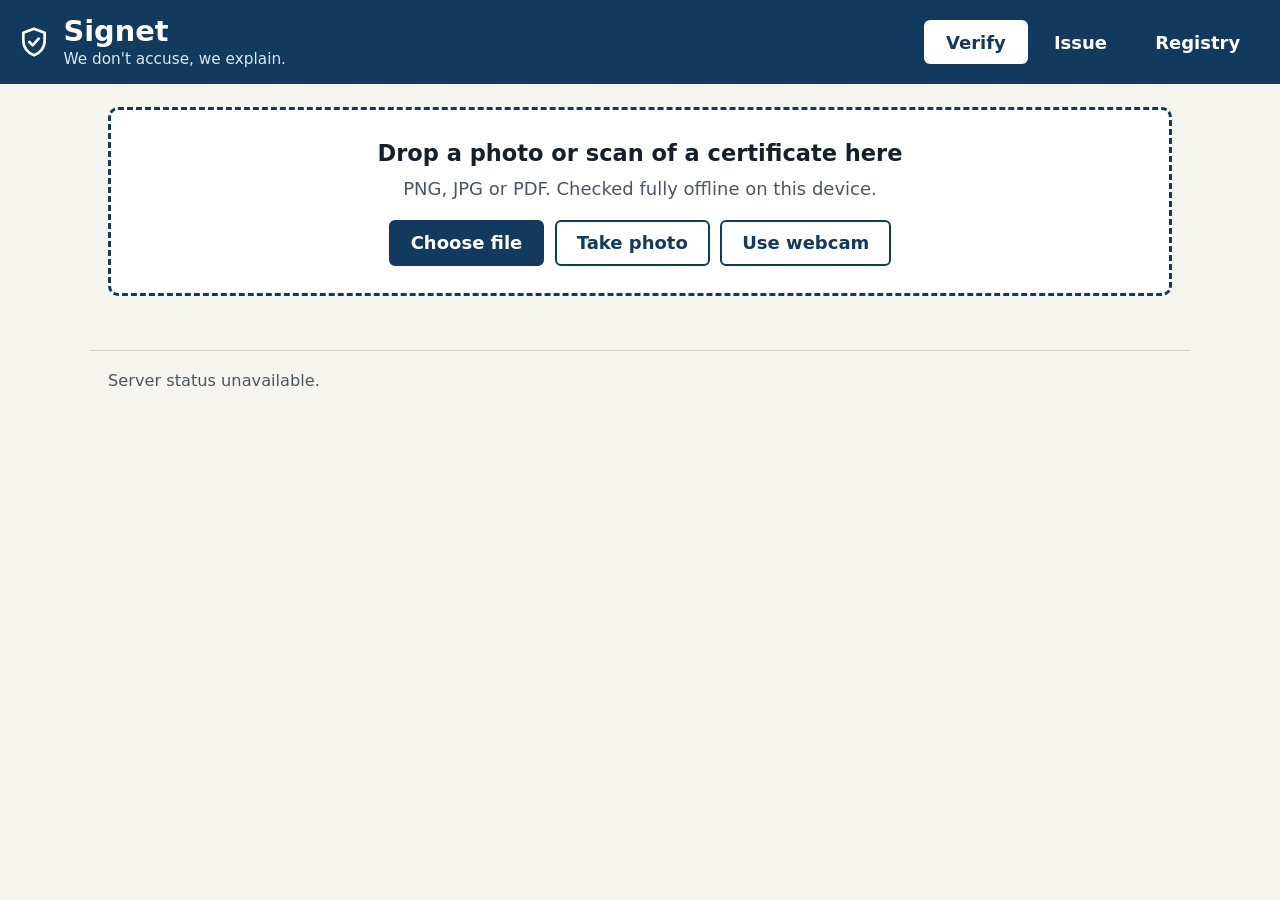
==== web/index.html @ b3117f41 "Phase 1: core modules, web UI, run scripts; pipeline + API drafted Co-Authored-By: Claude Opus 5.5 <" ====
<!doctype html>
<html lang="en">
<head>
<meta charset="utf-8">
<meta name="viewport" content="width=device-width, initial-scale=1">
<title>Signet</title>
<link rel="stylesheet" href="styles.css">
</head>
<body>
<header class="top">
  <div class="brand">
    <svg viewBox="0 0 24 24" width="32" height="32" aria-hidden="true"><path d="M12 2 4 5v6c0 5 3.4 9.4 8 11 4.6-1.6 8-6 8-11V5z" fill="none" stroke="currentColor" stroke-width="2" stroke-linejoin="round"/><path d="m8.5 12 2.5 2.5 4.5-5" fill="none" stroke="currentColor" stroke-width="2" stroke-linecap="round" stroke-linejoin="round"/></svg>
    <div><h1>Signet</h1><p class="tag">We don't accuse, we explain.</p></div>
  </div>
  <div role="tablist" aria-label="Sections" class="tabs">
    <button role="tab" id="tab-verify" aria-controls="verify" aria-selected="true">Verify</button>
    <button role="tab" id="tab-issue" aria-controls="issue" aria-selected="false" tabindex="-1">Issue</button>
    <button role="tab" id="tab-registry" aria-controls="registry" aria-selected="false" tabindex="-1">Registry</button>
  </div>
</header>

<main>
  <section id="verify" role="tabpanel" aria-labelledby="tab-verify">
    <div id="drop" class="drop" tabindex="0" aria-label="Drop a certificate photo or scan here">
      <p class="drop-title">Drop a photo or scan of a certificate here</p>
      <p class="muted">PNG, JPG or PDF. Checked fully offline on this device.</p>
      <div class="row">
        <button type="button" class="btn primary" id="choose">Choose file</button>
        <button type="button" class="btn" id="camera">Take photo</button>
        <button type="button" class="btn" id="webcam" hidden>Use webcam</button>
        <button type="button" class="btn" id="sample" hidden>Load sample report</button>
      </div>
      <input type="file" id="file-in" accept="image/*,application/pdf" hidden>
      <input type="file" id="cam-in" accept="image/*,application/pdf" capture="environment" hidden>
    </div>
    <div id="cam-box" class="cam-box" hidden>
      <video id="cam-video" autoplay playsinline muted></video>
      <div class="row">
        <button type="button" class="btn primary" id="cam-snap">Capture and verify</button>
        <button type="button" class="btn" id="cam-stop">Cancel</button>
      </div>
    </div>
    <div id="v-status" role="status" aria-live="polite"></div>
    <div id="report"></div>
  </section>

  <section id="issue" role="tabpanel" aria-labelledby="tab-issue" hidden>
    <h2 id="issue-title">Issue a certificate</h2>
    <p class="muted" id="issue-sub">Sample values are fictional.</p>
    <form id="issue-form" class="form">
      <label>Name <input name="name" maxlength="60" required></label>
      <label>Student ID <input name="student_id" maxlength="20" required></label>
      <label>Program <input name="program" maxlength="60" required></label>
      <label>Award <input name="award" maxlength="40" required></label>
      <label>Grade <input name="grade" maxlength="8" required></label>
      <label>Date issued <input name="date_issued" type="date" required></label>
      <div class="row">
        <button type="submit" class="btn primary" id="issue-btn">Issue certificate</button>
        <button type="button" class="btn" id="issue-reset" hidden>Cancel reissue</button>
      </div>
    </form>
    <div id="i-status" role="status" aria-live="polite"></div>
    <div id="i-result"></div>
  </section>

  <section id="registry" role="tabpanel" aria-labelledby="tab-registry" hidden>
    <div class="row spread"><h2>Registry</h2><button type="button" class="btn" id="reg-refresh">Refresh</button></div>
    <div id="r-status" role="status" aria-live="polite"></div>
    <div id="r-list"></div>
  </section>
</main>

<footer class="foot"><span id="health">Checking status…</span></footer>
<script src="app.js"></script>
</body>
</html>
---- web/styles.css ----
:root{
  --bg:#f6f4ee; --card:#fff; --ink:#16202c; --muted:#4b5563; --line:#d4d0c4; --accent:#12395e;
  --green:#0b6b3a; --green-bg:#e3f4ea; --teal:#0b5f68; --teal-bg:#e0f2f3;
  --red:#a4161a; --red-bg:#fbe6e6; --amber:#8a4b00; --amber-bg:#fff0d0;
  --purple:#5b2a86; --purple-bg:#efe6f7; --slate:#3d4a5a; --slate-bg:#e8ebef;
}
*{box-sizing:border-box}
html{font-size:18px}
body{margin:0;background:var(--bg);color:var(--ink);font-family:system-ui,-apple-system,"Segoe UI",Roboto,sans-serif;line-height:1.5;overflow-wrap:anywhere}
h1,h2,h3{margin:0;line-height:1.2}
h2{font-size:1.5rem}
h3{font-size:1.15rem;margin:1.5rem 0 .5rem}
.muted{color:var(--muted);margin:.25rem 0}
:focus-visible{outline:3px solid #1a5fb4;outline-offset:2px}

.top{background:var(--accent);color:#fff;padding:.75rem 1rem;display:flex;flex-wrap:wrap;gap:.75rem 2rem;align-items:center;justify-content:space-between}
.brand{display:flex;gap:.75rem;align-items:center}
.brand h1{font-size:1.6rem}
.tag{margin:0;font-size:.85rem;color:#dbe7f3}
.tabs{display:flex;gap:.25rem;max-width:100%}
.tabs button{min-height:44px;padding:0 1.1rem;font:inherit;font-weight:600;color:#fff;background:transparent;border:2px solid transparent;border-radius:6px;cursor:pointer}
.tabs button[aria-selected=true]{background:#fff;color:var(--accent)}
.tabs button:focus-visible{outline-color:#fff}

main{max-width:1100px;margin:0 auto;padding:1.25rem 1rem 2rem}
[hidden]{display:none!important}
.row{display:flex;flex-wrap:wrap;gap:.6rem;align-items:center}
.spread{justify-content:space-between}

.btn{min-height:44px;padding:.4rem 1.1rem;font:inherit;font-weight:600;color:var(--accent);background:#fff;border:2px solid var(--accent);border-radius:6px;cursor:pointer}
.btn.primary{background:var(--accent);color:#fff}
.btn.danger{color:var(--red);border-color:var(--red)}
.btn:disabled{opacity:.55;cursor:wait}
a.btn{display:inline-flex;align-items:center;text-decoration:none}

.drop{background:var(--card);border:3px dashed var(--accent);border-radius:10px;padding:1.5rem 1rem;text-align:center}
.drop .row{justify-content:center;margin-top:1rem}
.drop.over{background:#e6eef7;border-style:solid}
.drop-title{font-size:1.25rem;font-weight:600;margin:0}
.cam-box{margin-top:1rem}
.cam-box video{width:100%;max-height:60vh;background:#000;border-radius:8px;margin-bottom:.6rem}
[role=status]{margin:1rem 0 0}
.busy,.err{padding:.8rem 1rem;border-radius:6px;font-weight:600}
.busy{background:var(--slate-bg);color:var(--slate)}
.err{background:var(--red-bg);color:var(--red);border:2px solid var(--red)}
.busy::before{content:"";display:inline-block;width:1em;height:1em;margin-right:.6em;vertical-align:-.15em;border:3px solid currentColor;border-right-color:transparent;border-radius:50%;animation:spin .8s linear infinite}
@keyframes spin{to{transform:rotate(360deg)}}
@media (prefers-reduced-motion:reduce){.busy::before{animation:none}}

/* report */
.banner{display:flex;gap:1rem;align-items:flex-start;margin-top:1.25rem;padding:1.25rem;border-radius:10px;border:3px solid var(--c);background:var(--bg-c);color:var(--c)}
.banner svg{flex:none;width:56px;height:56px}
.banner .vl{font-size:1rem;font-weight:700;letter-spacing:.06em;text-transform:uppercase}
.banner .hl{font-size:1.75rem;font-weight:700;line-height:1.25;margin:.2rem 0 0;color:var(--ink)}
.v-AUTHENTIC{--c:var(--green);--bg-c:var(--green-bg)}
.v-AUTHENTIC_WITH_NOTES{--c:var(--teal);--bg-c:var(--teal-bg)}
.v-MISMATCH,.v-INVALID_SEAL{--c:var(--red);--bg-c:var(--red-bg)}
.v-INCONCLUSIVE{--c:var(--amber);--bg-c:var(--amber-bg)}
.v-REVOKED{--c:var(--purple);--bg-c:var(--purple-bg)}
.v-NO_SEAL{--c:var(--slate);--bg-c:var(--slate-bg)}
.meta{display:flex;flex-wrap:wrap;gap:.25rem 1.5rem;margin:1rem 0 0;padding:0;list-style:none;font-size:.9rem;color:var(--muted)}
.meta b{color:var(--ink)}
.notes{font-size:.9rem;color:var(--muted);margin:.5rem 0 0;padding-left:1.2rem}

table{width:100%;border-collapse:collapse;background:var(--card);border:1px solid var(--line)}
th,td{text-align:left;padding:.6rem .75rem;border-bottom:1px solid var(--line);vertical-align:top}
th{background:#ece9df;font-size:.9rem}
.chip{display:inline-block;padding:.1rem .6rem;border-radius:999px;font-size:.8rem;font-weight:700;border:2px solid var(--c);color:var(--c);background:var(--bg-c);white-space:nowrap}
.s-MATCH,.s-active{--c:var(--green);--bg-c:var(--green-bg)}
.s-info{--c:var(--slate);--bg-c:var(--slate-bg)}
.s-MISMATCH,.s-critical{--c:var(--red);--bg-c:var(--red-bg)}
.s-UNREADABLE,.s-warning{--c:var(--amber);--bg-c:var(--amber-bg)}
.s-revoked{--c:var(--purple);--bg-c:var(--purple-bg)}
.s-superseded,.s-unknown{--c:var(--slate);--bg-c:var(--slate-bg)}

.layers{display:flex;flex-wrap:wrap;gap:.5rem;margin-bottom:.6rem}
.layers button{min-height:44px;padding:0 1rem;font:inherit;font-weight:600;background:#fff;color:var(--accent);border:2px solid var(--accent);border-radius:6px;cursor:pointer}
.layers button[aria-pressed=true]{background:var(--accent);color:#fff}
.layers button:disabled{opacity:.45;cursor:not-allowed}
.stage{position:relative;width:100%;background:#d9d6ca;border:1px solid var(--line);overflow:hidden}
.stage img{position:absolute;inset:0;width:100%;height:100%;object-fit:fill}
.stage .ph{position:absolute;inset:0;display:flex;align-items:center;justify-content:center;text-align:center;padding:1rem;color:var(--muted);font-weight:600}
.box{position:absolute;margin:0;padding:0;background:rgba(164,22,26,.08);border:3px solid var(--c);cursor:pointer;min-width:12px;min-height:12px}
.box.s-info{border-style:dashed}
.box.on{background:rgba(255,200,0,.35);outline:4px solid #000;outline-offset:2px;z-index:2}
.box.s-info,.box.s-critical,.box.s-warning{--c:var(--c)}
.box.s-info{--c:#3d4a5a}.box.s-warning{--c:#b35f00}.box.s-critical{--c:#c00}

.findings{list-style:none;margin:0;padding:0;display:grid;gap:.5rem}
.finding{display:block;width:100%;text-align:left;font:inherit;color:inherit;background:var(--card);border:2px solid var(--line);border-radius:6px;padding:.6rem .8rem;min-height:44px;cursor:pointer}
.finding.on{border-color:#000;background:#fff6d6}
.finding .h{display:flex;flex-wrap:wrap;gap:.4rem .75rem;align-items:center;font-weight:700}
.finding p{margin:.25rem 0 0}
details{margin-top:1rem}
summary{cursor:pointer;font-weight:700;min-height:44px;display:flex;align-items:center}
details .findings{margin-top:.5rem}
.disclaimer{margin-top:2rem;padding-top:1rem;border-top:2px solid var(--line);font-weight:600;text-align:center}

/* forms / registry */
.form{display:grid;gap:1rem;max-width:560px;margin-top:1rem}
.form label{display:grid;gap:.25rem;font-weight:600}
.form input{min-height:44px;font:inherit;padding:.3rem .6rem;border:2px solid #6b7280;border-radius:6px;background:#fff;color:var(--ink)}
.issued{display:grid;gap:1rem;margin-top:1.5rem}
.issued img{width:100%;max-width:800px;border:1px solid var(--line);background:#fff}
.entry{background:var(--card);border:1px solid var(--line);border-radius:8px;padding:.8rem 1rem;margin-top:.75rem;display:grid;gap:.5rem}
.entry .t{font-weight:700;font-size:1.1rem}
.entry .d{font-size:.9rem;color:var(--muted)}
.entry a{color:var(--accent);font-weight:600;min-height:44px;display:inline-flex;align-items:center}
.foot{max-width:1100px;margin:0 auto;padding:1rem;font-size:.9rem;color:var(--muted);border-top:1px solid var(--line)}

@media (max-width:640px){
  html{font-size:16px}
  .banner{flex-direction:column;gap:.5rem}
  .banner .hl{font-size:1.5rem}
  table.stack thead{position:absolute;left:-9999px}
  table.stack,table.stack tbody,table.stack tr,table.stack td{display:block;width:100%}
  table.stack tr{padding:.5rem .25rem;border-bottom:3px solid var(--line)}
  table.stack td{border:0;padding:.2rem .5rem}
  table.stack td::before{content:attr(data-label) ": ";font-weight:700;color:var(--muted)}
  .tabs{width:100%}
  .tabs button{flex:1;padding:0 .5rem}
}
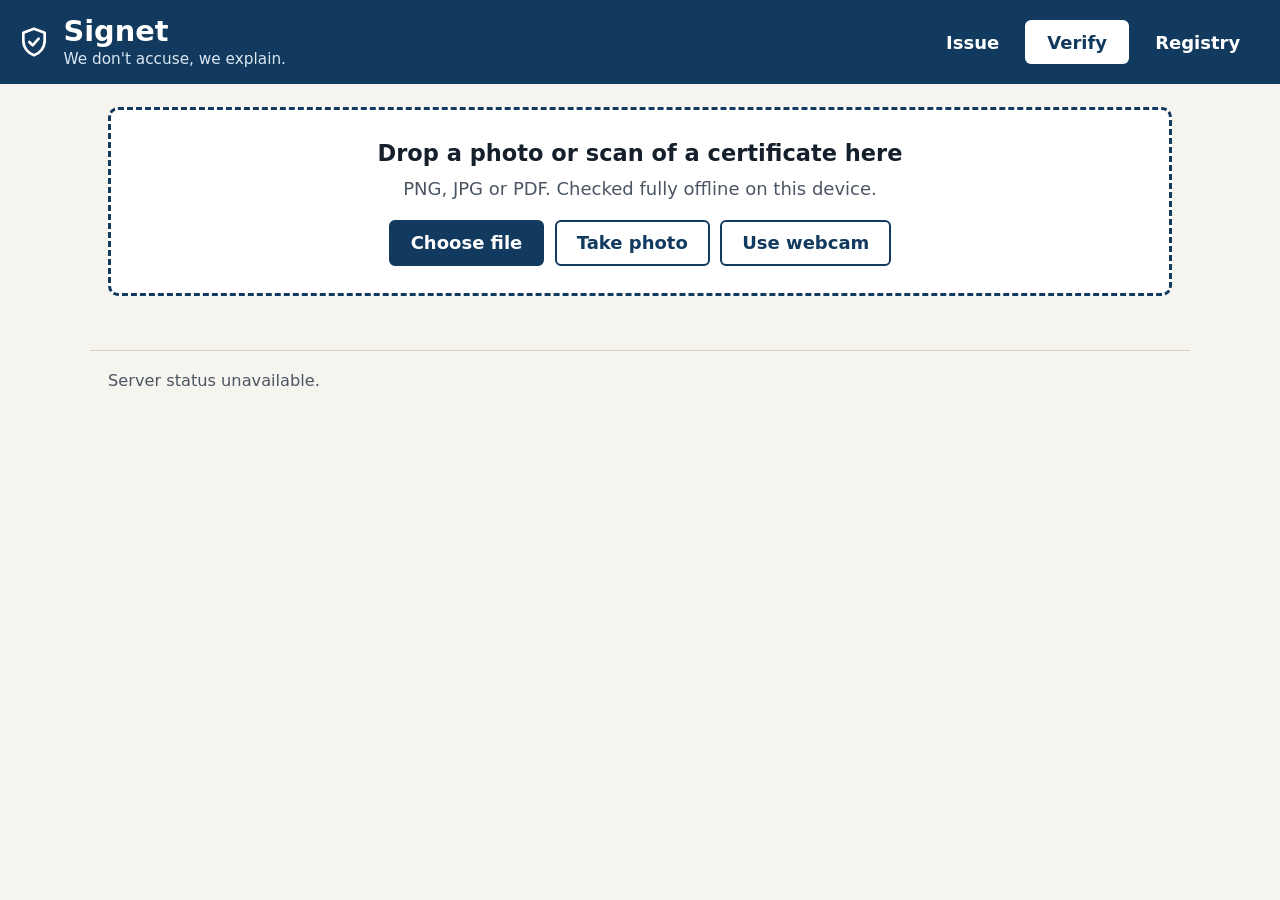
==== commit 0c0a8b85: "Phase 3: fixes from independent QA (damage never MISMATCH, issue read-back, bad uploads, QR retry), " ====
--- a/web/index.html
+++ b/web/index.html
@@ -5,6 +5,7 @@
 <meta name="viewport" content="width=device-width, initial-scale=1">
 <title>Signet</title>
 <link rel="stylesheet" href="styles.css">
+<link rel="icon" href="data:image/svg+xml,%3Csvg xmlns='http://www.w3.org/2000/svg' viewBox='0 0 24 24'%3E%3Cpath fill='%2314365c' d='M12 2 4 5v6c0 5 3.4 9.4 8 11 4.6-1.6 8-6 8-11V5z'/%3E%3C/svg%3E">
 </head>
 <body>
 <header class="top">
@@ -13,8 +14,8 @@
     <div><h1>Signet</h1><p class="tag">We don't accuse, we explain.</p></div>
   </div>
   <div role="tablist" aria-label="Sections" class="tabs">
+    <button role="tab" id="tab-issue" aria-controls="issue" aria-selected="false" tabindex="-1">Issue</button>
     <button role="tab" id="tab-verify" aria-controls="verify" aria-selected="true">Verify</button>
-    <button role="tab" id="tab-issue" aria-controls="issue" aria-selected="false" tabindex="-1">Issue</button>
     <button role="tab" id="tab-registry" aria-controls="registry" aria-selected="false" tabindex="-1">Registry</button>
   </div>
 </header>
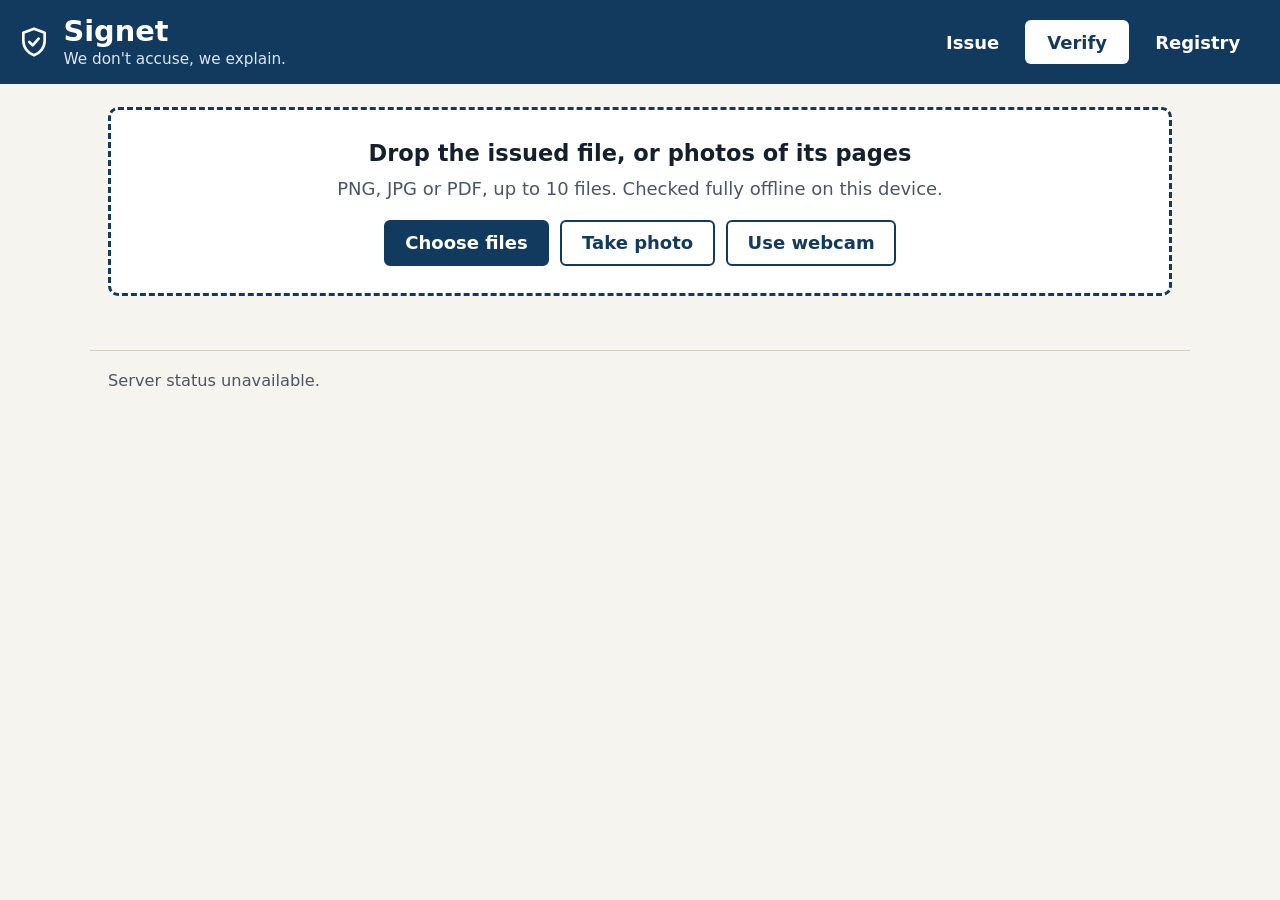
==== commit b428c8ac: "v2 Phase 1 (WIP): SG2 seal, registry, convert/stamp/align, lines, pipeline, API, web UI Not done: cl" ====
--- a/web/index.html
+++ b/web/index.html
@@ -22,56 +22,66 @@
 
 <main>
   <section id="verify" role="tabpanel" aria-labelledby="tab-verify">
-    <div id="drop" class="drop" tabindex="0" aria-label="Drop a certificate photo or scan here">
-      <p class="drop-title">Drop a photo or scan of a certificate here</p>
-      <p class="muted">PNG, JPG or PDF. Checked fully offline on this device.</p>
+    <div id="drop" class="drop" tabindex="0" aria-label="Drop pages of an issued document here">
+      <p class="drop-title">Drop the issued file, or photos of its pages</p>
+      <p class="muted">PNG, JPG or PDF, up to 10 files. Checked fully offline on this device.</p>
       <div class="row">
-        <button type="button" class="btn primary" id="choose">Choose file</button>
+        <button type="button" class="btn primary" id="choose">Choose files</button>
         <button type="button" class="btn" id="camera">Take photo</button>
         <button type="button" class="btn" id="webcam" hidden>Use webcam</button>
         <button type="button" class="btn" id="sample" hidden>Load sample report</button>
       </div>
-      <input type="file" id="file-in" accept="image/*,application/pdf" hidden>
-      <input type="file" id="cam-in" accept="image/*,application/pdf" capture="environment" hidden>
+      <input type="file" id="file-in" accept="image/*,application/pdf" multiple hidden>
+      <input type="file" id="cam-in" accept="image/*" capture="environment" hidden>
     </div>
     <div id="cam-box" class="cam-box" hidden>
       <video id="cam-video" autoplay playsinline muted></video>
       <div class="row">
-        <button type="button" class="btn primary" id="cam-snap">Capture and verify</button>
+        <button type="button" class="btn primary" id="cam-snap">Capture page</button>
         <button type="button" class="btn" id="cam-stop">Cancel</button>
       </div>
     </div>
+    <div id="queue" hidden>
+      <h3>Ready to check</h3>
+      <ul id="queue-list" class="queue"></ul>
+      <div class="row">
+        <button type="button" class="btn primary" id="go">Verify</button>
+        <button type="button" class="btn" id="add-page">Add another page</button>
+        <button type="button" class="btn" id="clear">Clear</button>
+      </div>
+    </div>
     <div id="v-status" role="status" aria-live="polite"></div>
-    <div id="report"></div>
+    <div id="report" aria-live="polite"></div>
   </section>
 
   <section id="issue" role="tabpanel" aria-labelledby="tab-issue" hidden>
-    <h2 id="issue-title">Issue a certificate</h2>
-    <p class="muted" id="issue-sub">Sample values are fictional.</p>
-    <form id="issue-form" class="form">
-      <label>Name <input name="name" maxlength="60" required></label>
-      <label>Student ID <input name="student_id" maxlength="20" required></label>
-      <label>Program <input name="program" maxlength="60" required></label>
-      <label>Award <input name="award" maxlength="40" required></label>
-      <label>Grade <input name="grade" maxlength="8" required></label>
-      <label>Date issued <input name="date_issued" type="date" required></label>
-      <div class="row">
-        <button type="submit" class="btn primary" id="issue-btn">Issue certificate</button>
-        <button type="button" class="btn" id="issue-reset" hidden>Cancel reissue</button>
-      </div>
-    </form>
-    <div id="i-status" role="status" aria-live="polite"></div>
-    <div id="i-result"></div>
+    <div class="gate" data-gate hidden></div>
+    <div data-staff hidden>
+      <h2>Issue a document</h2>
+      <p class="muted">Seals a TXT, DOCX, PDF or XLS/XLSX file into a framed PDF and records it in the registry.</p>
+      <form id="issue-form" class="form">
+        <label>File <input type="file" name="file" id="issue-file" accept=".txt,.docx,.pdf,.xls,.xlsx" required></label>
+        <p class="muted" id="conv-note" hidden>DOCX and XLS need LibreOffice on this machine. PDF and TXT work without it.</p>
+        <label>Title (optional) <input name="title" maxlength="120"></label>
+        <div class="row"><button type="submit" class="btn primary" id="issue-btn">Issue document</button></div>
+      </form>
+      <div id="i-status" role="status" aria-live="polite"></div>
+      <div id="i-result"></div>
+    </div>
   </section>
 
   <section id="registry" role="tabpanel" aria-labelledby="tab-registry" hidden>
-    <div class="row spread"><h2>Registry</h2><button type="button" class="btn" id="reg-refresh">Refresh</button></div>
-    <div id="r-status" role="status" aria-live="polite"></div>
-    <div id="r-list"></div>
+    <div class="gate" data-gate hidden></div>
+    <div data-staff hidden>
+      <div class="row spread"><h2>Registry</h2><button type="button" class="btn" id="reg-refresh">Refresh</button></div>
+      <div id="r-status" role="status" aria-live="polite"></div>
+      <div id="r-list"></div>
+      <input type="file" id="reissue-in" accept=".txt,.docx,.pdf,.xls,.xlsx" hidden>
+    </div>
   </section>
 </main>
 
-<footer class="foot"><span id="health">Checking status…</span></footer>
+<footer class="foot row spread"><span id="health">Checking status…</span><button type="button" class="btn" id="signout" hidden>Sign out</button></footer>
 <script src="app.js"></script>
 </body>
 </html>
--- a/web/styles.css
+++ b/web/styles.css
@@ -54,10 +54,10 @@
 .banner .hl{font-size:1.75rem;font-weight:700;line-height:1.25;margin:.2rem 0 0;color:var(--ink)}
 .v-AUTHENTIC{--c:var(--green);--bg-c:var(--green-bg)}
 .v-AUTHENTIC_WITH_NOTES{--c:var(--teal);--bg-c:var(--teal-bg)}
-.v-MISMATCH,.v-INVALID_SEAL{--c:var(--red);--bg-c:var(--red-bg)}
+.v-MODIFIED,.v-INVALID_SEAL{--c:var(--red);--bg-c:var(--red-bg)}
 .v-INCONCLUSIVE{--c:var(--amber);--bg-c:var(--amber-bg)}
 .v-REVOKED{--c:var(--purple);--bg-c:var(--purple-bg)}
-.v-NO_SEAL{--c:var(--slate);--bg-c:var(--slate-bg)}
+.v-NOT_ISSUED{--c:var(--slate);--bg-c:var(--slate-bg)}
 .meta{display:flex;flex-wrap:wrap;gap:.25rem 1.5rem;margin:1rem 0 0;padding:0;list-style:none;font-size:.9rem;color:var(--muted)}
 .meta b{color:var(--ink)}
 .notes{font-size:.9rem;color:var(--muted);margin:.5rem 0 0;padding-left:1.2rem}
@@ -96,6 +96,17 @@
 details .findings{margin-top:.5rem}
 .disclaimer{margin-top:2rem;padding-top:1rem;border-top:2px solid var(--line);font-weight:600;text-align:center}
 
+.queue{list-style:none;margin:0 0 .75rem;padding:0;display:grid;gap:.4rem}
+.queue li{display:flex;gap:.6rem;align-items:center;justify-content:space-between;background:var(--card);border:1px solid var(--line);border-radius:6px;padding:.3rem .3rem .3rem .8rem}
+.pages{display:flex;flex-wrap:wrap;gap:.5rem;align-items:center;margin-top:1.25rem}
+.pg{min-width:44px;min-height:44px;font:inherit;font-weight:700;color:var(--c);background:var(--bg-c);border:2px solid var(--c);border-radius:6px;cursor:pointer}
+.pg[aria-pressed=true]{background:var(--c);color:#fff}
+.pagehead{display:flex;flex-wrap:wrap;gap:.5rem .75rem;align-items:center;margin-top:1.25rem;padding:.8rem 1rem;border-left:6px solid var(--c);background:var(--bg-c)}
+.pagehead .chip{background:#fff}
+.pagehead .ph-t{font-weight:700;color:var(--ink)}
+.gate .form{margin-top:0}
+.form input[type=file]{padding:.5rem .6rem}
+
 /* forms / registry */
 .form{display:grid;gap:1rem;max-width:560px;margin-top:1rem}
 .form label{display:grid;gap:.25rem;font-weight:600}
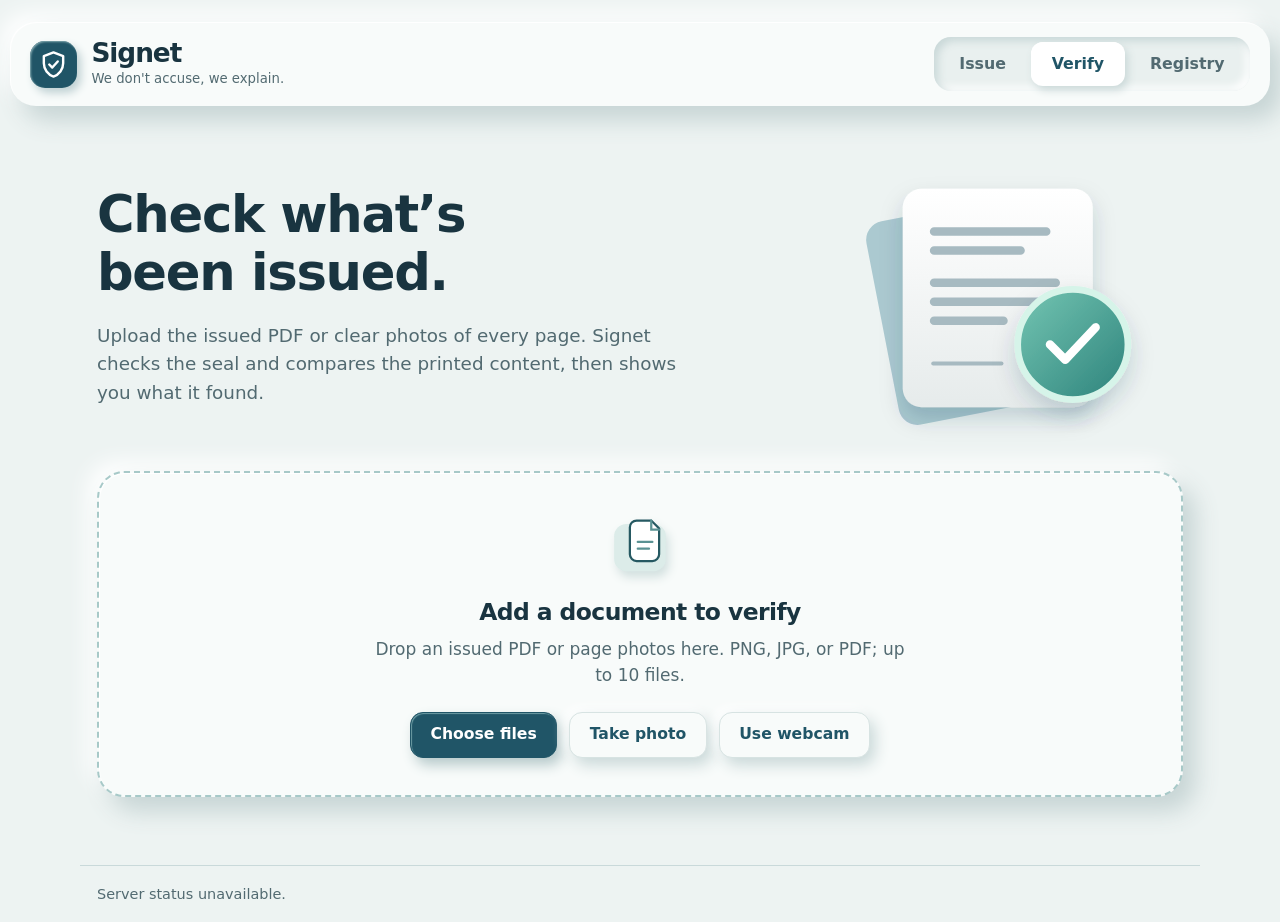
==== commit d38c1ebd: "v2: signed-copy approval, v2 demo and classifier, QA fixes Codex: staff-approved signed copies, QR-o" ====
--- a/web/index.html
+++ b/web/index.html
@@ -22,9 +22,27 @@
 
 <main>
   <section id="verify" role="tabpanel" aria-labelledby="tab-verify">
+    <div class="intro verify-intro">
+      <div class="intro-copy">
+        <h2>Check what’s been issued.</h2>
+        <p>Upload the issued PDF or clear photos of every page. Signet checks the seal and compares the printed content, then shows you what it found.</p>
+      </div>
+      <svg class="document-art" viewBox="0 0 400 280" aria-hidden="true" focusable="false">
+        <defs>
+          <linearGradient id="paper" x2="0" y2="1"><stop stop-color="#fff"/><stop offset="1" stop-color="#e6ebeb"/></linearGradient>
+          <linearGradient id="seal" x2="1" y2="1"><stop stop-color="#75c6b3"/><stop offset="1" stop-color="#2c827b"/></linearGradient>
+          <filter id="art-shadow" x="-30%" y="-30%" width="160%" height="160%"><feDropShadow dx="0" dy="12" stdDeviation="12" flood-color="#173d52" flood-opacity=".18"/></filter>
+        </defs>
+        <rect x="82" y="43" width="200" height="218" rx="20" fill="#abc9d0" transform="rotate(-11 182 152)"/>
+        <g filter="url(#art-shadow)"><rect x="105" y="26" width="200" height="230" rx="20" fill="url(#paper)"/><path d="M138 71h118M138 91h91M138 125h128M138 145h115M138 165h73" stroke="#a7bac1" stroke-width="9" stroke-linecap="round"/><path d="M137 210h72" stroke="#a7bac1" stroke-width="4" stroke-linecap="round"/></g>
+        <circle cx="284" cy="190" r="58" fill="url(#seal)" stroke="#d6f4e9" stroke-width="7" filter="url(#art-shadow)"/>
+        <path d="m260 190 16 16 32-34" fill="none" stroke="#fff" stroke-width="9" stroke-linecap="round" stroke-linejoin="round"/>
+      </svg>
+    </div>
     <div id="drop" class="drop" tabindex="0" aria-label="Drop pages of an issued document here">
-      <p class="drop-title">Drop the issued file, or photos of its pages</p>
-      <p class="muted">PNG, JPG or PDF, up to 10 files. Checked fully offline on this device.</p>
+      <svg class="upload-art" viewBox="0 0 64 64" aria-hidden="true" focusable="false"><rect x="9" y="15" width="46" height="42" rx="11" fill="#dcece9"/><path d="M23 42V18a6 6 0 0 1 6-6h13l7 7v23a6 6 0 0 1-6 6H29a6 6 0 0 1-6-6Z" fill="#fff" stroke="#265962" stroke-width="2"/><path d="M42 12v8h7M30 31h13M30 37h10" fill="none" stroke="#5a9293" stroke-width="2" stroke-linecap="round"/></svg>
+      <p class="drop-title">Add a document to verify</p>
+      <p class="muted">Drop an issued PDF or page photos here. PNG, JPG, or PDF; up to 10 files.</p>
       <div class="row">
         <button type="button" class="btn primary" id="choose">Choose files</button>
         <button type="button" class="btn" id="camera">Take photo</button>
@@ -42,7 +60,7 @@
       </div>
     </div>
     <div id="queue" hidden>
-      <h3>Ready to check</h3>
+      <h3>Your pages are ready to check</h3>
       <ul id="queue-list" class="queue"></ul>
       <div class="row">
         <button type="button" class="btn primary" id="go">Verify</button>
@@ -55,9 +73,9 @@
   </section>
 
   <section id="issue" role="tabpanel" aria-labelledby="tab-issue" hidden>
+    <div class="section-intro"><h2>Issue a document</h2><p>Create a sealed PDF that others can verify.</p></div>
     <div class="gate" data-gate hidden></div>
     <div data-staff hidden>
-      <h2>Issue a document</h2>
       <p class="muted">Seals a TXT, DOCX, PDF or XLS/XLSX file into a framed PDF and records it in the registry.</p>
       <form id="issue-form" class="form">
         <label>File <input type="file" name="file" id="issue-file" accept=".txt,.docx,.pdf,.xls,.xlsx" required></label>
@@ -71,12 +89,14 @@
   </section>
 
   <section id="registry" role="tabpanel" aria-labelledby="tab-registry" hidden>
+    <div class="section-intro"><h2>Registry</h2><p>Review issued documents and signed copies.</p></div>
     <div class="gate" data-gate hidden></div>
     <div data-staff hidden>
-      <div class="row spread"><h2>Registry</h2><button type="button" class="btn" id="reg-refresh">Refresh</button></div>
+      <div class="row spread"><h3>Issued documents</h3><button type="button" class="btn" id="reg-refresh">Refresh</button></div>
       <div id="r-status" role="status" aria-live="polite"></div>
       <div id="r-list"></div>
       <input type="file" id="reissue-in" accept=".txt,.docx,.pdf,.xls,.xlsx" hidden>
+      <input type="file" id="approve-in" accept="image/*,application/pdf" multiple hidden>
     </div>
   </section>
 </main>
--- a/web/styles.css
+++ b/web/styles.css
@@ -1,133 +1,165 @@
 :root{
-  --bg:#f6f4ee; --card:#fff; --ink:#16202c; --muted:#4b5563; --line:#d4d0c4; --accent:#12395e;
-  --green:#0b6b3a; --green-bg:#e3f4ea; --teal:#0b5f68; --teal-bg:#e0f2f3;
-  --red:#a4161a; --red-bg:#fbe6e6; --amber:#8a4b00; --amber-bg:#fff0d0;
-  --purple:#5b2a86; --purple-bg:#efe6f7; --slate:#3d4a5a; --slate-bg:#e8ebef;
+  --bg:#edf3f2;--card:#f8fbfa;--ink:#193440;--muted:#526a71;--line:#c9d9da;--accent:#205567;
+  --green:#12674e;--green-bg:#dbf2e9;--teal:#0b5f68;--teal-bg:#def1f0;
+  --red:#a4161a;--red-bg:#fbe6e6;--amber:#8a4b00;--amber-bg:#fff0d0;
+  --purple:#5b2a86;--purple-bg:#efe6f7;--slate:#3d4a5a;--slate-bg:#e8ebef;
+  --raised:12px 14px 25px #c6d4d4,-9px -9px 22px #fff,inset 1px 1px 1px #fff;
+  --soft:5px 7px 15px #c9d8d8,-4px -4px 12px #fff;
+  --inset:inset 4px 4px 9px #c9d8d8,inset -4px -4px 9px #fff;
 }
 *{box-sizing:border-box}
-html{font-size:18px}
-body{margin:0;background:var(--bg);color:var(--ink);font-family:system-ui,-apple-system,"Segoe UI",Roboto,sans-serif;line-height:1.5;overflow-wrap:anywhere}
-h1,h2,h3{margin:0;line-height:1.2}
-h2{font-size:1.5rem}
-h3{font-size:1.15rem;margin:1.5rem 0 .5rem}
-.muted{color:var(--muted);margin:.25rem 0}
-:focus-visible{outline:3px solid #1a5fb4;outline-offset:2px}
-
-.top{background:var(--accent);color:#fff;padding:.75rem 1rem;display:flex;flex-wrap:wrap;gap:.75rem 2rem;align-items:center;justify-content:space-between}
-.brand{display:flex;gap:.75rem;align-items:center}
-.brand h1{font-size:1.6rem}
-.tag{margin:0;font-size:.85rem;color:#dbe7f3}
-.tabs{display:flex;gap:.25rem;max-width:100%}
-.tabs button{min-height:44px;padding:0 1.1rem;font:inherit;font-weight:600;color:#fff;background:transparent;border:2px solid transparent;border-radius:6px;cursor:pointer}
-.tabs button[aria-selected=true]{background:#fff;color:var(--accent)}
-.tabs button:focus-visible{outline-color:#fff}
-
-main{max-width:1100px;margin:0 auto;padding:1.25rem 1rem 2rem}
+html{font-size:17px}
+body{margin:0;min-height:100dvh;background:var(--bg);color:var(--ink);font-family:ui-rounded,"Avenir Next",Avenir,system-ui,-apple-system,"Segoe UI",sans-serif;line-height:1.55;overflow-wrap:anywhere}
+::selection{background:#a8dbd2;color:#173f48}
+h1,h2,h3{margin:0;line-height:1.13;letter-spacing:-.025em}
+h2{font-size:clamp(2rem,4vw,3.55rem);font-weight:760}
+h3{font-size:1.15rem;margin:1.5rem 0 .6rem}
+p{margin:.5rem 0}
+.muted{color:var(--muted)}
+:focus-visible{outline:3px solid #117c8b;outline-offset:3px}
 [hidden]{display:none!important}
-.row{display:flex;flex-wrap:wrap;gap:.6rem;align-items:center}
+.row{display:flex;flex-wrap:wrap;gap:.7rem;align-items:center}
 .spread{justify-content:space-between}
 
-.btn{min-height:44px;padding:.4rem 1.1rem;font:inherit;font-weight:600;color:var(--accent);background:#fff;border:2px solid var(--accent);border-radius:6px;cursor:pointer}
-.btn.primary{background:var(--accent);color:#fff}
-.btn.danger{color:var(--red);border-color:var(--red)}
-.btn:disabled{opacity:.55;cursor:wait}
+.top{max-width:1260px;margin:22px auto 0;padding:15px 20px;display:flex;flex-wrap:wrap;gap:1rem 2rem;align-items:center;justify-content:space-between;border-radius:26px;background:var(--card);box-shadow:var(--raised)}
+.brand{display:flex;gap:.85rem;align-items:center}
+.brand svg{width:47px;height:47px;padding:9px;flex:none;color:#fff;background:var(--accent);border-radius:15px;box-shadow:4px 5px 9px #bfd1d3,inset 1px 1px 2px #84aab0}
+.brand h1{font-size:1.55rem;letter-spacing:-.04em}
+.tag{margin:0;font-size:.78rem;color:var(--muted)}
+.tabs{display:flex;gap:5px;max-width:100%;padding:5px;border-radius:17px;background:#e9f0ef;box-shadow:var(--inset)}
+.tabs button{min-height:44px;padding:0 1.2rem;font:inherit;font-size:.93rem;font-weight:700;color:var(--muted);background:transparent;border:0;border-radius:12px;cursor:pointer;transition:background .18s ease,box-shadow .18s ease,color .18s ease,transform .18s ease}
+.tabs button:hover{color:var(--accent)}
+.tabs button[aria-selected=true]{background:#fff;color:var(--accent);box-shadow:3px 4px 9px #cad8d8,inset 1px 1px 1px #fff}
+.tabs button:active{transform:translateY(1px)}
+
+main{max-width:1120px;margin:0 auto;padding:3.4rem 1rem 3rem;min-height:calc(100dvh - 215px)}
+.intro{display:grid;grid-template-columns:minmax(0,1fr) 380px;align-items:center;gap:2rem;margin:0 0 2.4rem}
+.intro-copy{max-width:600px}
+.intro-copy h2{max-width:13ch}
+.intro-copy p{max-width:54ch;font-size:1.08rem;color:var(--muted);margin:1.15rem 0 0}
+.document-art{display:block;width:100%;max-width:380px;justify-self:end;overflow:visible;animation:arrive .7s cubic-bezier(.16,1,.3,1) both}
+.section-intro{margin:0 0 2rem}
+.section-intro p{font-size:1.08rem;color:var(--muted);margin-top:.8rem}
+@keyframes arrive{from{opacity:.4;transform:translateY(12px)}to{opacity:1;transform:translateY(0)}}
+
+.btn{min-height:46px;padding:.55rem 1.15rem;font:inherit;font-size:.92rem;font-weight:700;color:var(--accent);background:var(--card);border:1px solid #d7e3e2;border-radius:13px;box-shadow:var(--soft);cursor:pointer;transition:transform .18s ease,box-shadow .18s ease,background .18s ease}
+.btn:hover{transform:translateY(-2px);box-shadow:7px 9px 16px #bed0d1,-5px -5px 12px #fff}
+.btn:active{transform:translateY(1px);box-shadow:var(--inset)}
+.btn.primary{color:#fff;background:var(--accent);border-color:var(--accent);box-shadow:5px 7px 13px #b6c9ca,inset 1px 1px 1px #6d9da5}
+.btn.primary:hover{background:#17485a}
+.btn.danger{color:var(--red)}
+.btn:disabled{opacity:.55;cursor:wait;transform:none}
 a.btn{display:inline-flex;align-items:center;text-decoration:none}
 
-.drop{background:var(--card);border:3px dashed var(--accent);border-radius:10px;padding:1.5rem 1rem;text-align:center}
-.drop .row{justify-content:center;margin-top:1rem}
-.drop.over{background:#e6eef7;border-style:solid}
-.drop-title{font-size:1.25rem;font-weight:600;margin:0}
-.cam-box{margin-top:1rem}
-.cam-box video{width:100%;max-height:60vh;background:#000;border-radius:8px;margin-bottom:.6rem}
+.drop{position:relative;background:var(--card);border:2px dashed #a7c9c8;border-radius:27px;padding:2rem 1.5rem 2.2rem;text-align:center;box-shadow:var(--raised);transition:background .2s ease,border-color .2s ease,transform .2s ease}
+.drop.over{background:#e5f4f0;border-color:var(--green);transform:translateY(-3px)}
+.drop .row{justify-content:center;margin-top:1.35rem}
+.drop-title{font-size:1.38rem;font-weight:750;letter-spacing:-.025em;margin:.5rem 0 .3rem}
+.drop .muted{max-width:550px;margin:0 auto}
+.upload-art{width:72px;height:72px;filter:drop-shadow(3px 6px 5px #d2e0df)}
+.cam-box,#queue{margin-top:1.4rem;padding:1.25rem 1.4rem;border-radius:20px;background:var(--card);box-shadow:var(--soft)}
+.cam-box video{width:100%;max-height:60vh;background:#000;border-radius:14px;margin-bottom:.6rem}
+#queue h3{margin:0 0 .9rem}
 [role=status]{margin:1rem 0 0}
-.busy,.err{padding:.8rem 1rem;border-radius:6px;font-weight:600}
-.busy{background:var(--slate-bg);color:var(--slate)}
-.err{background:var(--red-bg);color:var(--red);border:2px solid var(--red)}
-.busy::before{content:"";display:inline-block;width:1em;height:1em;margin-right:.6em;vertical-align:-.15em;border:3px solid currentColor;border-right-color:transparent;border-radius:50%;animation:spin .8s linear infinite}
+.busy,.err{padding:1rem 1.2rem;border-radius:17px;font-weight:650}
+.busy{background:#e3f0ef;color:var(--accent);box-shadow:var(--soft)}
+.err{background:var(--red-bg);color:var(--red);border:1px solid #e7b2b4}
+.busy:not(.verify-progress)::before{content:"";display:inline-block;width:1em;height:1em;margin-right:.6em;vertical-align:-.15em;border:3px solid currentColor;border-right-color:transparent;border-radius:50%;animation:spin .8s linear infinite}
+.verify-progress{display:flex;align-items:center;gap:1.15rem;padding:1.25rem 1.4rem}
+.verify-progress strong,.verify-progress span{display:block}
+.verify-progress strong{font-size:1.1rem}
+.verify-progress span{font-size:.9rem;font-weight:400;color:var(--muted);margin-top:.2rem}
+.progress-mark{width:48px;height:48px;flex:none;border:5px solid #b9d9d5;border-top-color:#287c75;border-radius:15px;animation:spin 1.1s linear infinite;box-shadow:inset 2px 2px 4px #c3d5d3}
 @keyframes spin{to{transform:rotate(360deg)}}
-@media (prefers-reduced-motion:reduce){.busy::before{animation:none}}
 
-/* report */
-.banner{display:flex;gap:1rem;align-items:flex-start;margin-top:1.25rem;padding:1.25rem;border-radius:10px;border:3px solid var(--c);background:var(--bg-c);color:var(--c)}
-.banner svg{flex:none;width:56px;height:56px}
-.banner .vl{font-size:1rem;font-weight:700;letter-spacing:.06em;text-transform:uppercase}
-.banner .hl{font-size:1.75rem;font-weight:700;line-height:1.25;margin:.2rem 0 0;color:var(--ink)}
+.banner{display:flex;gap:1rem;align-items:flex-start;margin-top:1.6rem;padding:1.45rem;border-radius:20px;background:var(--bg-c);color:var(--c);box-shadow:var(--soft)}
+.banner svg{flex:none;width:54px;height:54px}
+.banner .vl{font-size:.83rem;font-weight:800;letter-spacing:.07em;text-transform:uppercase}
+.banner .hl{font-size:1.65rem;font-weight:750;line-height:1.2;margin:.25rem 0 0;color:var(--ink)}
 .v-AUTHENTIC{--c:var(--green);--bg-c:var(--green-bg)}
 .v-AUTHENTIC_WITH_NOTES{--c:var(--teal);--bg-c:var(--teal-bg)}
 .v-MODIFIED,.v-INVALID_SEAL{--c:var(--red);--bg-c:var(--red-bg)}
 .v-INCONCLUSIVE{--c:var(--amber);--bg-c:var(--amber-bg)}
 .v-REVOKED{--c:var(--purple);--bg-c:var(--purple-bg)}
 .v-NOT_ISSUED{--c:var(--slate);--bg-c:var(--slate-bg)}
-.meta{display:flex;flex-wrap:wrap;gap:.25rem 1.5rem;margin:1rem 0 0;padding:0;list-style:none;font-size:.9rem;color:var(--muted)}
+.meta{display:flex;flex-wrap:wrap;gap:.4rem 1.5rem;margin:1rem 0 0;padding:0;list-style:none;font-size:.9rem;color:var(--muted)}
 .meta b{color:var(--ink)}
-.notes{font-size:.9rem;color:var(--muted);margin:.5rem 0 0;padding-left:1.2rem}
-
-table{width:100%;border-collapse:collapse;background:var(--card);border:1px solid var(--line)}
-th,td{text-align:left;padding:.6rem .75rem;border-bottom:1px solid var(--line);vertical-align:top}
-th{background:#ece9df;font-size:.9rem}
-.chip{display:inline-block;padding:.1rem .6rem;border-radius:999px;font-size:.8rem;font-weight:700;border:2px solid var(--c);color:var(--c);background:var(--bg-c);white-space:nowrap}
+.notes{font-size:.9rem;color:var(--muted);margin:.6rem 0 0;padding-left:1.2rem}
+table{width:100%;border-collapse:collapse;background:var(--card);border:1px solid var(--line);border-radius:14px;overflow:hidden}
+th,td{text-align:left;padding:.7rem .8rem;border-bottom:1px solid var(--line);vertical-align:top}
+th{background:#e6efed;font-size:.9rem}
+.chip{display:inline-block;padding:.2rem .7rem;border-radius:999px;font-size:.78rem;font-weight:800;color:var(--c);background:var(--bg-c);white-space:nowrap}
 .s-MATCH,.s-active{--c:var(--green);--bg-c:var(--green-bg)}
 .s-info{--c:var(--slate);--bg-c:var(--slate-bg)}
 .s-MISMATCH,.s-critical{--c:var(--red);--bg-c:var(--red-bg)}
 .s-UNREADABLE,.s-warning{--c:var(--amber);--bg-c:var(--amber-bg)}
 .s-revoked{--c:var(--purple);--bg-c:var(--purple-bg)}
 .s-superseded,.s-unknown{--c:var(--slate);--bg-c:var(--slate-bg)}
-
-.layers{display:flex;flex-wrap:wrap;gap:.5rem;margin-bottom:.6rem}
-.layers button{min-height:44px;padding:0 1rem;font:inherit;font-weight:600;background:#fff;color:var(--accent);border:2px solid var(--accent);border-radius:6px;cursor:pointer}
+.layers{display:flex;flex-wrap:wrap;gap:.5rem;margin-bottom:.7rem}
+.layers button{min-height:44px;padding:0 1rem;font:inherit;font-weight:650;background:var(--card);color:var(--accent);border:1px solid var(--line);border-radius:12px;cursor:pointer}
 .layers button[aria-pressed=true]{background:var(--accent);color:#fff}
 .layers button:disabled{opacity:.45;cursor:not-allowed}
-.stage{position:relative;width:100%;background:#d9d6ca;border:1px solid var(--line);overflow:hidden}
+.stage{position:relative;width:100%;background:#d9e3e2;border:1px solid var(--line);border-radius:12px;overflow:hidden}
 .stage img{position:absolute;inset:0;width:100%;height:100%;object-fit:fill}
 .stage .ph{position:absolute;inset:0;display:flex;align-items:center;justify-content:center;text-align:center;padding:1rem;color:var(--muted);font-weight:600}
 .box{position:absolute;margin:0;padding:0;background:rgba(164,22,26,.08);border:3px solid var(--c);cursor:pointer;min-width:12px;min-height:12px}
 .box.s-info{border-style:dashed}
 .box.on{background:rgba(255,200,0,.35);outline:4px solid #000;outline-offset:2px;z-index:2}
-.box.s-info,.box.s-critical,.box.s-warning{--c:var(--c)}
 .box.s-info{--c:#3d4a5a}.box.s-warning{--c:#b35f00}.box.s-critical{--c:#c00}
-
 .findings{list-style:none;margin:0;padding:0;display:grid;gap:.5rem}
-.finding{display:block;width:100%;text-align:left;font:inherit;color:inherit;background:var(--card);border:2px solid var(--line);border-radius:6px;padding:.6rem .8rem;min-height:44px;cursor:pointer}
-.finding.on{border-color:#000;background:#fff6d6}
+.finding{display:block;width:100%;text-align:left;font:inherit;color:inherit;background:var(--card);border:1px solid var(--line);border-radius:12px;padding:.7rem .9rem;min-height:44px;cursor:pointer}
+.finding.on{border-color:var(--accent);background:#e1f1ec}
 .finding .h{display:flex;flex-wrap:wrap;gap:.4rem .75rem;align-items:center;font-weight:700}
 .finding p{margin:.25rem 0 0}
 details{margin-top:1rem}
 summary{cursor:pointer;font-weight:700;min-height:44px;display:flex;align-items:center}
 details .findings{margin-top:.5rem}
-.disclaimer{margin-top:2rem;padding-top:1rem;border-top:2px solid var(--line);font-weight:600;text-align:center}
-
-.queue{list-style:none;margin:0 0 .75rem;padding:0;display:grid;gap:.4rem}
-.queue li{display:flex;gap:.6rem;align-items:center;justify-content:space-between;background:var(--card);border:1px solid var(--line);border-radius:6px;padding:.3rem .3rem .3rem .8rem}
-.pages{display:flex;flex-wrap:wrap;gap:.5rem;align-items:center;margin-top:1.25rem}
-.pg{min-width:44px;min-height:44px;font:inherit;font-weight:700;color:var(--c);background:var(--bg-c);border:2px solid var(--c);border-radius:6px;cursor:pointer}
+.disclaimer{margin-top:2rem;padding-top:1rem;border-top:1px solid var(--line);font-weight:600;text-align:center}
+.queue{list-style:none;margin:0 0 .9rem;padding:0;display:grid;gap:.5rem}
+.queue li{display:flex;gap:.6rem;align-items:center;justify-content:space-between;background:#eaf2f0;border-radius:11px;padding:.35rem .4rem .35rem .85rem}
+.pages{display:flex;flex-wrap:wrap;gap:.5rem;align-items:center;margin-top:1.5rem}
+.pg{min-width:44px;min-height:44px;font:inherit;font-weight:700;color:var(--c);background:var(--bg-c);border:1px solid var(--c);border-radius:11px;cursor:pointer}
 .pg[aria-pressed=true]{background:var(--c);color:#fff}
-.pagehead{display:flex;flex-wrap:wrap;gap:.5rem .75rem;align-items:center;margin-top:1.25rem;padding:.8rem 1rem;border-left:6px solid var(--c);background:var(--bg-c)}
+.pagehead{display:flex;flex-wrap:wrap;gap:.5rem .75rem;align-items:center;margin-top:1.25rem;padding:.85rem 1rem;border-radius:12px;background:var(--bg-c)}
 .pagehead .chip{background:#fff}
 .pagehead .ph-t{font-weight:700;color:var(--ink)}
+.form{display:grid;grid-template-columns:minmax(0,1fr);gap:1rem;max-width:560px;margin-top:1rem}
+.form label{display:grid;grid-template-columns:minmax(0,1fr);gap:.35rem;font-weight:700}
+.form input{width:100%;min-height:46px;font:inherit;padding:.5rem .8rem;border:1px solid var(--line);border-radius:12px;background:#edf4f2;color:var(--ink);box-shadow:var(--inset)}
+.form input[type=file]{padding:.65rem}
+.form input::file-selector-button{margin-right:.8rem;padding:.45rem .7rem;color:var(--accent);background:#fff;border:1px solid var(--line);border-radius:8px;font:inherit;font-weight:700;cursor:pointer}
+.gate{max-width:560px;padding:1.4rem;background:var(--card);border-radius:19px;box-shadow:var(--raised)}
 .gate .form{margin-top:0}
-.form input[type=file]{padding:.5rem .6rem}
-
-/* forms / registry */
-.form{display:grid;gap:1rem;max-width:560px;margin-top:1rem}
-.form label{display:grid;gap:.25rem;font-weight:600}
-.form input{min-height:44px;font:inherit;padding:.3rem .6rem;border:2px solid #6b7280;border-radius:6px;background:#fff;color:var(--ink)}
 .issued{display:grid;gap:1rem;margin-top:1.5rem}
-.issued img{width:100%;max-width:800px;border:1px solid var(--line);background:#fff}
-.entry{background:var(--card);border:1px solid var(--line);border-radius:8px;padding:.8rem 1rem;margin-top:.75rem;display:grid;gap:.5rem}
-.entry .t{font-weight:700;font-size:1.1rem}
+.issued img{width:100%;max-width:800px;border:1px solid var(--line);border-radius:12px;background:#fff}
+.entry{background:var(--card);border-radius:16px;padding:1rem 1.2rem;margin-top:.9rem;display:grid;gap:.5rem;box-shadow:var(--soft)}
+.entry .t{font-weight:750;font-size:1.1rem}
 .entry .d{font-size:.9rem;color:var(--muted)}
-.entry a{color:var(--accent);font-weight:600;min-height:44px;display:inline-flex;align-items:center}
-.foot{max-width:1100px;margin:0 auto;padding:1rem;font-size:.9rem;color:var(--muted);border-top:1px solid var(--line)}
-
-@media (max-width:640px){
+.entry a{color:var(--accent);font-weight:700;min-height:44px;display:inline-flex;align-items:center;text-underline-offset:3px}
+.foot{max-width:1120px;margin:0 auto;padding:1rem;font-size:.85rem;color:var(--muted);border-top:1px solid var(--line)}
+@media(max-width:820px){.top{margin:12px 12px 0}.intro{grid-template-columns:minmax(0,1fr) 250px;gap:0}.document-art{max-width:250px}main{padding-top:2.2rem}}
+@media(max-width:640px){
   html{font-size:16px}
-  .banner{flex-direction:column;gap:.5rem}
-  .banner .hl{font-size:1.5rem}
+  .top{padding:12px;border-radius:19px}
+  .brand svg{width:42px;height:42px}
+  .brand h1{font-size:1.35rem}
+  .tag{font-size:.72rem}
+  .tabs{width:100%}
+  .tabs button{flex:1;padding:0 .5rem}
+  main{padding:2.1rem 16px 2.5rem}
+  .intro{display:block;margin-bottom:1.9rem}
+  .intro-copy h2{font-size:2.4rem}
+  .intro-copy p{font-size:1rem}
+  .document-art{width:190px;margin:0 auto -8px;max-height:160px}
+  .drop{padding:1.35rem 1rem 1.5rem}
+  .drop .row .btn{flex:1 1 135px}
+  .banner{gap:.65rem;padding:1rem}
+  .banner svg{width:42px;height:42px}
+  .banner .hl{font-size:1.4rem}
   table.stack thead{position:absolute;left:-9999px}
   table.stack,table.stack tbody,table.stack tr,table.stack td{display:block;width:100%}
-  table.stack tr{padding:.5rem .25rem;border-bottom:3px solid var(--line)}
+  table.stack tr{padding:.5rem .25rem;border-bottom:2px solid var(--line)}
   table.stack td{border:0;padding:.2rem .5rem}
   table.stack td::before{content:attr(data-label) ": ";font-weight:700;color:var(--muted)}
-  .tabs{width:100%}
-  .tabs button{flex:1;padding:0 .5rem}
 }
+@media(prefers-reduced-motion:reduce){*,*::before,*::after{animation-duration:.01ms!important;transition-duration:.01ms!important;scroll-behavior:auto!important}}
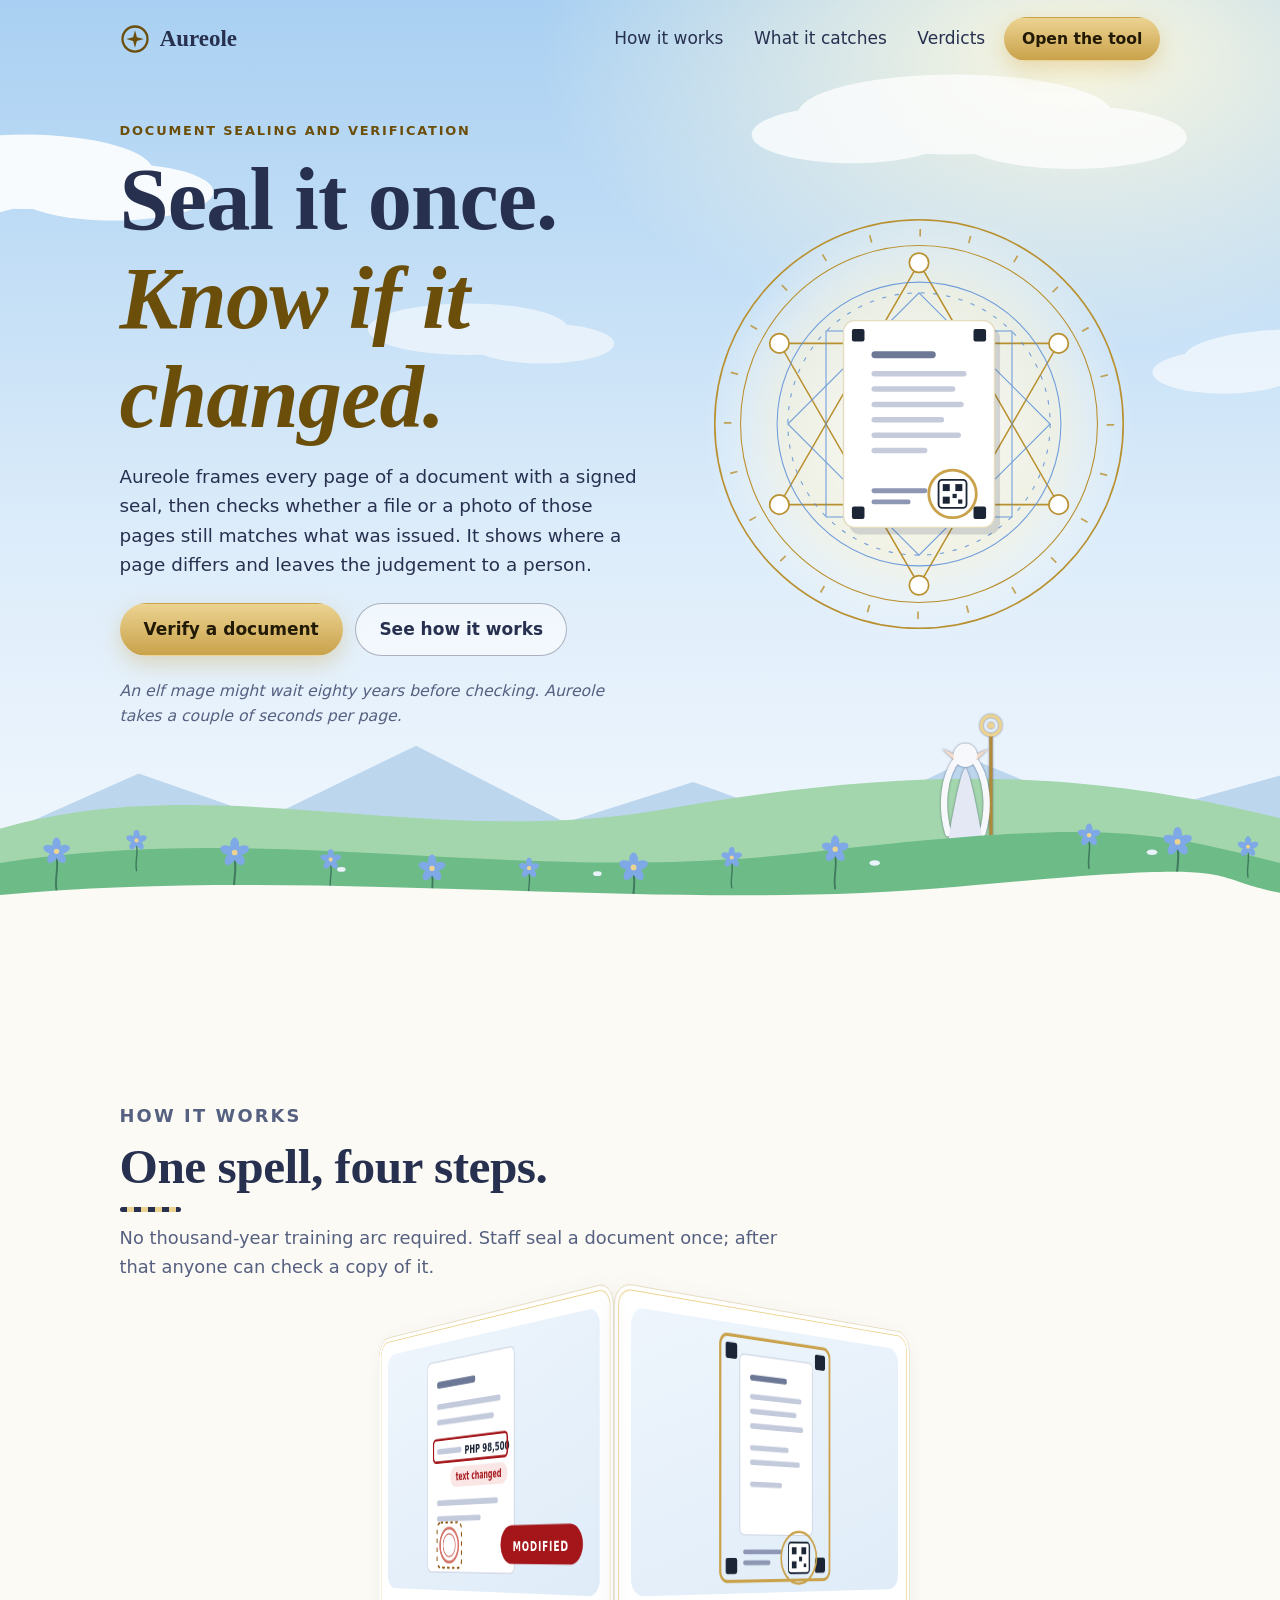
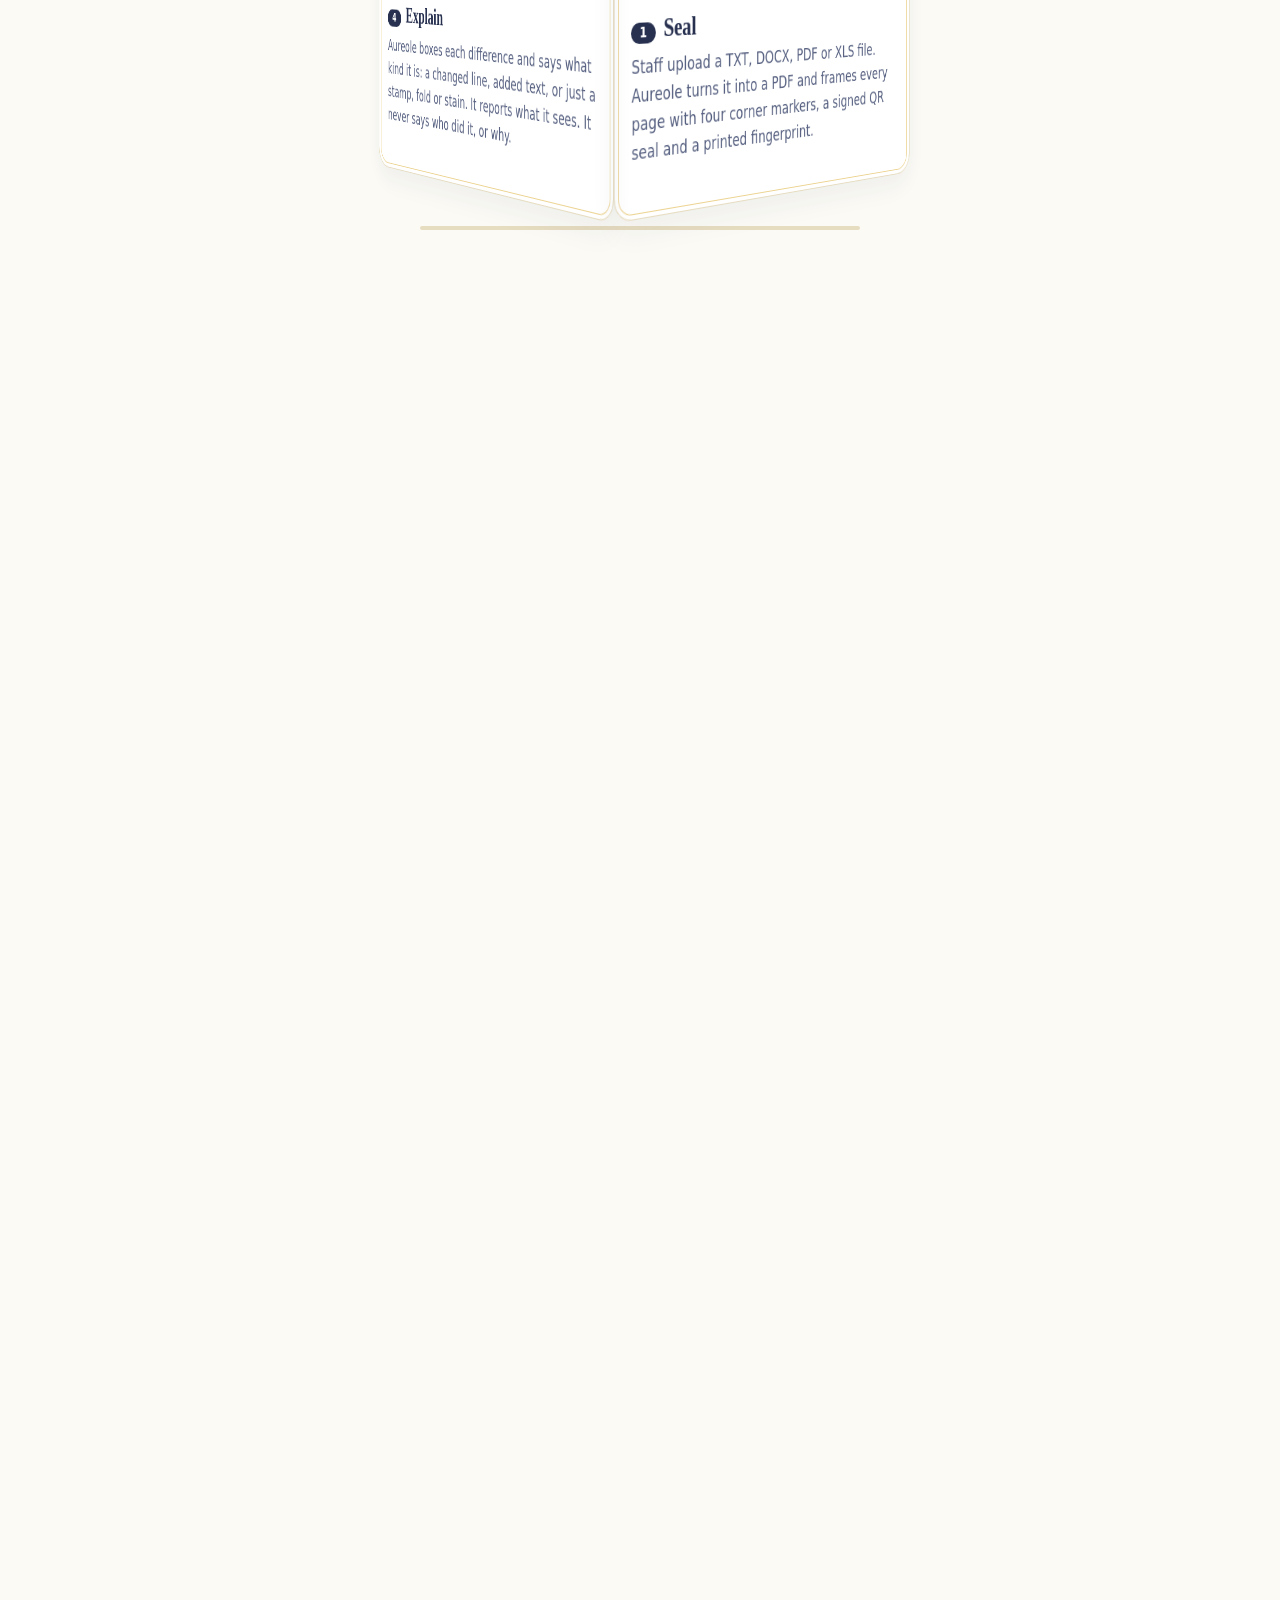
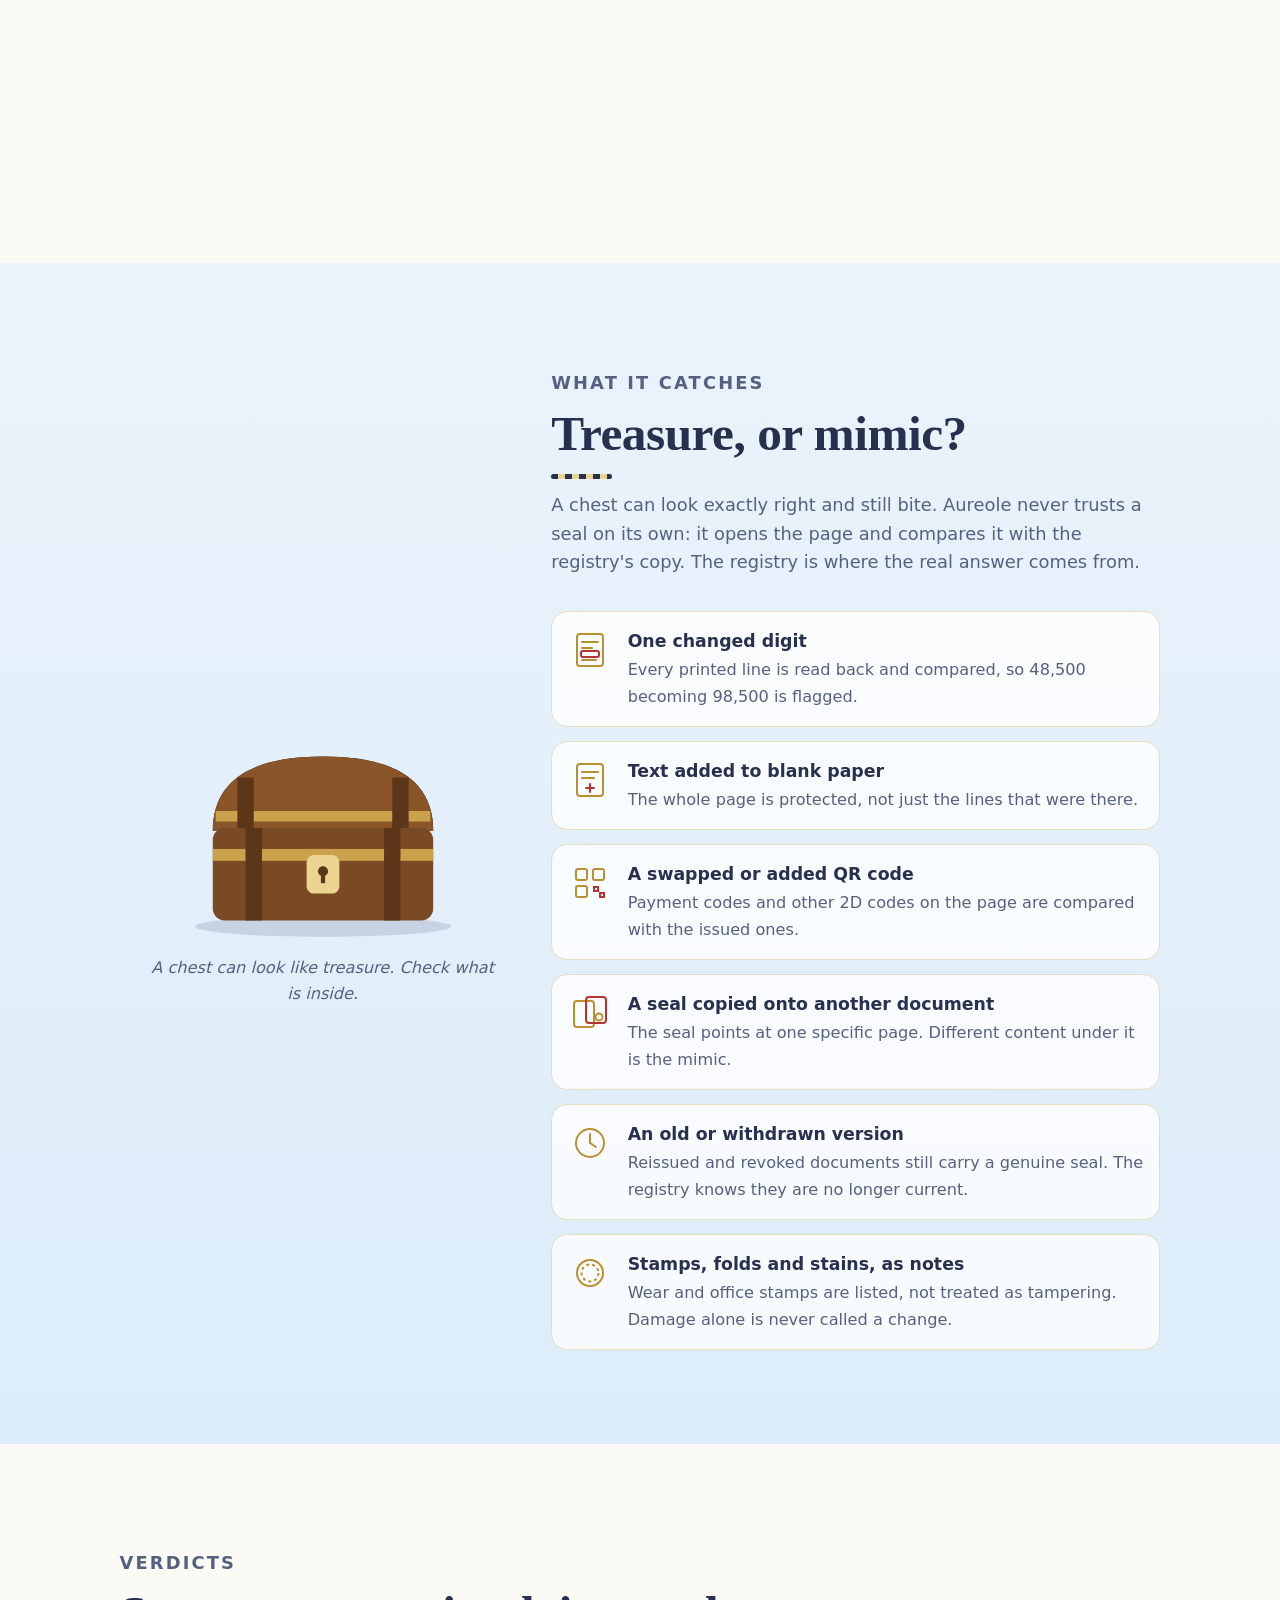
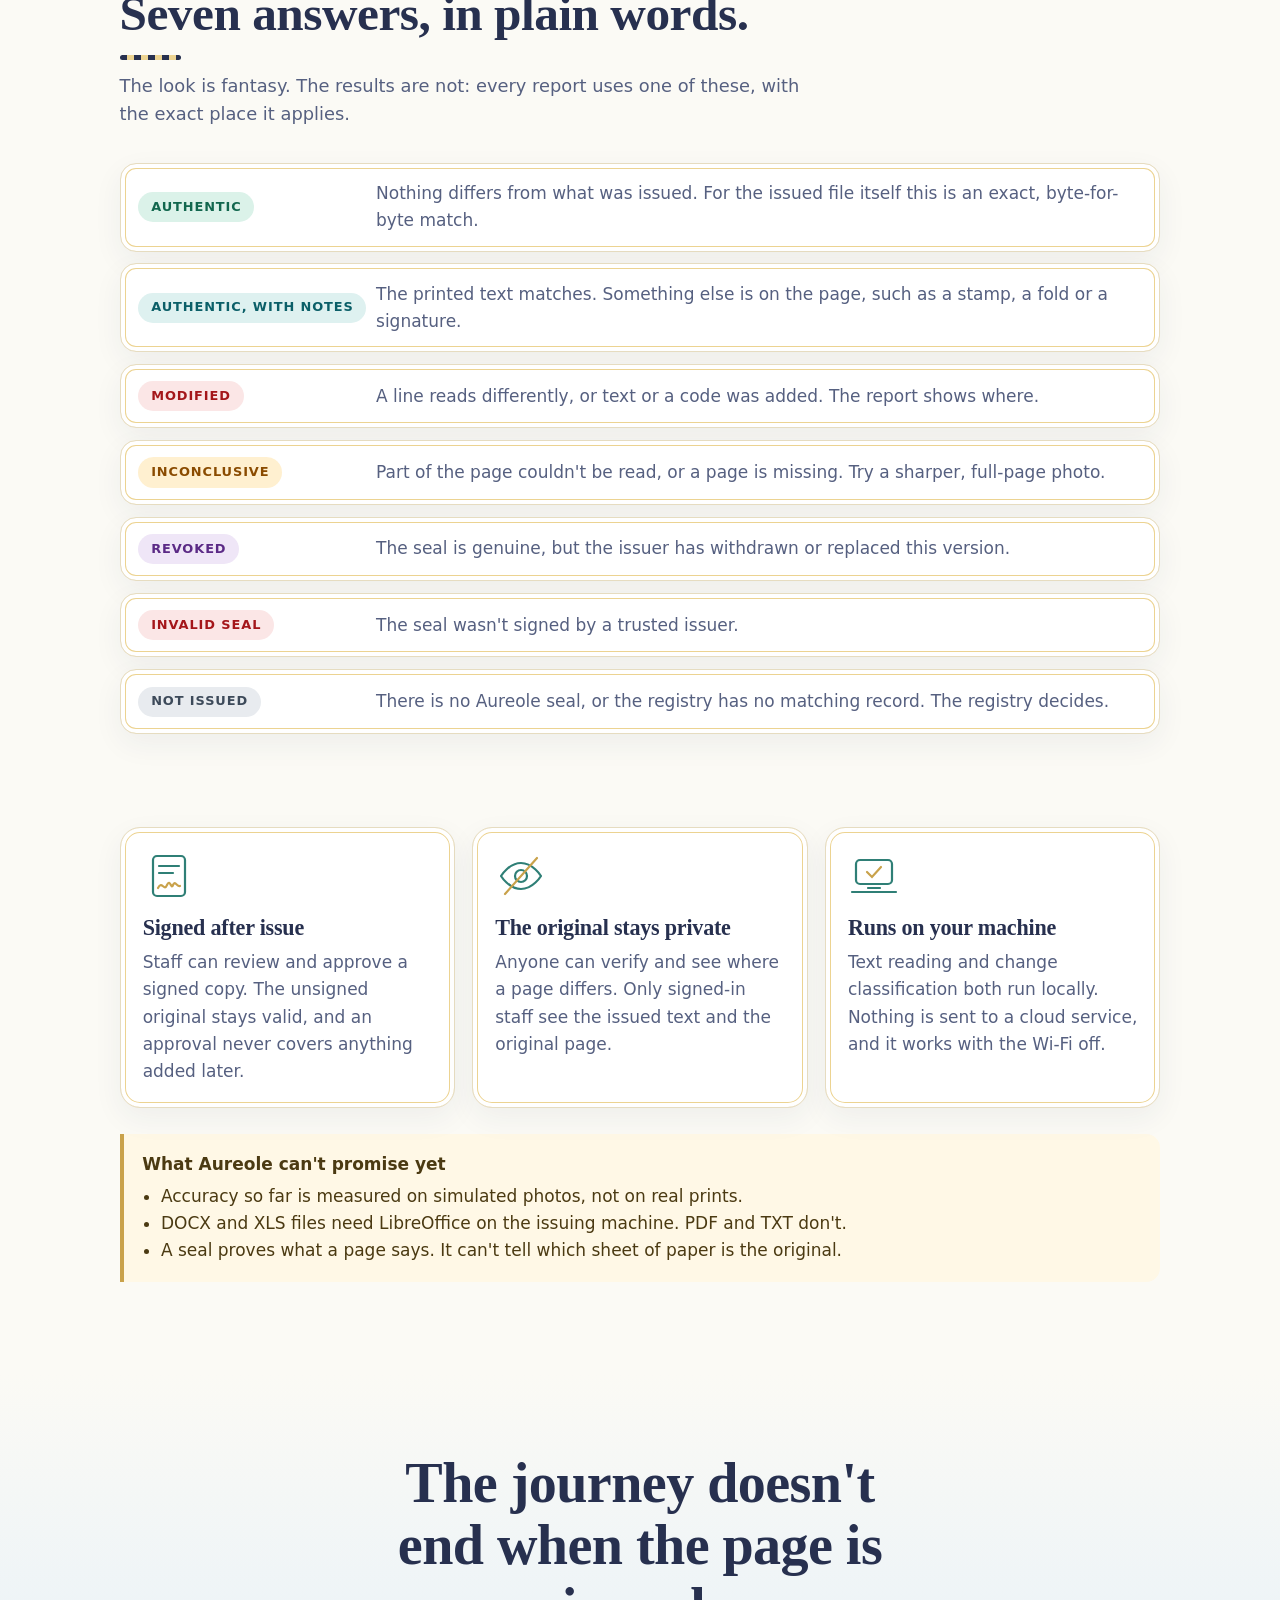
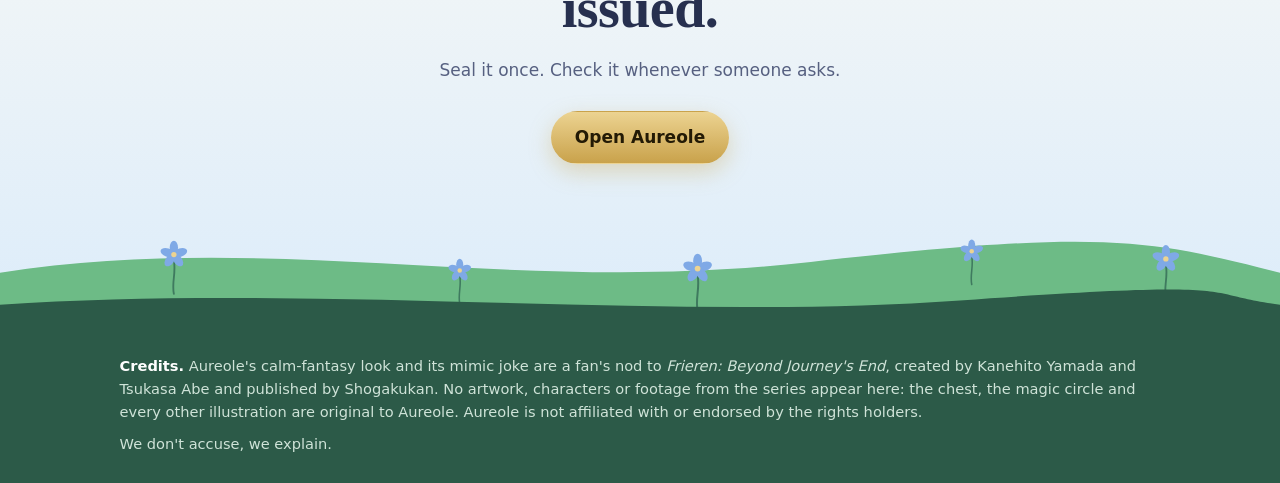
==== commit ec3bd41e: "Aureole rebrand: landing page, tool moved to /app/, submission README Rename the visible product to " ====
--- a/web/index.html
+++ b/web/index.html
@@ -3,105 +3,290 @@
 <head>
 <meta charset="utf-8">
 <meta name="viewport" content="width=device-width, initial-scale=1">
-<title>Signet</title>
-<link rel="stylesheet" href="styles.css">
-<link rel="icon" href="data:image/svg+xml,%3Csvg xmlns='http://www.w3.org/2000/svg' viewBox='0 0 24 24'%3E%3Cpath fill='%2314365c' d='M12 2 4 5v6c0 5 3.4 9.4 8 11 4.6-1.6 8-6 8-11V5z'/%3E%3C/svg%3E">
+<title>Aureole: seal a document, know if it changed</title>
+<meta name="description" content="Aureole seals any document and checks whether a file or a photo of its pages still matches what was issued. It runs entirely on your own machine.">
+<link rel="stylesheet" href="landing.css">
+<link rel="icon" href="data:image/svg+xml,%3Csvg xmlns='http://www.w3.org/2000/svg' viewBox='0 0 24 24'%3E%3Ccircle cx='12' cy='12' r='10' fill='%231f2848' stroke='%23ecd391' stroke-width='2'/%3E%3Cpath fill='%23ecd391' d='M12 5l1.5 5.5L19 12l-5.5 1.5L12 19l-1.5-5.5L5 12l5.5-1.5z'/%3E%3C/svg%3E">
 </head>
 <body>
-<header class="top">
-  <div class="brand">
-    <svg viewBox="0 0 24 24" width="32" height="32" aria-hidden="true"><path d="M12 2 4 5v6c0 5 3.4 9.4 8 11 4.6-1.6 8-6 8-11V5z" fill="none" stroke="currentColor" stroke-width="2" stroke-linejoin="round"/><path d="m8.5 12 2.5 2.5 4.5-5" fill="none" stroke="currentColor" stroke-width="2" stroke-linecap="round" stroke-linejoin="round"/></svg>
-    <div><h1>Signet</h1><p class="tag">We don't accuse, we explain.</p></div>
-  </div>
-  <div role="tablist" aria-label="Sections" class="tabs">
-    <button role="tab" id="tab-issue" aria-controls="issue" aria-selected="false" tabindex="-1">Issue</button>
-    <button role="tab" id="tab-verify" aria-controls="verify" aria-selected="true">Verify</button>
-    <button role="tab" id="tab-registry" aria-controls="registry" aria-selected="false" tabindex="-1">Registry</button>
+<a class="skip" href="#how">Skip to how it works</a>
+
+<svg width="0" height="0" style="position:absolute" aria-hidden="true">
+  <symbol id="fl" viewBox="-12 -12 24 46" overflow="visible">
+    <path d="M0 5C2 16-2 24 0 34" fill="none" stroke="#3f7a5f" stroke-width="1.6" stroke-linecap="round"/>
+    <g fill="#7fa9e6"><ellipse cy="-6" rx="3.6" ry="6"/><ellipse cy="-6" rx="3.6" ry="6" transform="rotate(72)"/><ellipse cy="-6" rx="3.6" ry="6" transform="rotate(144)"/><ellipse cy="-6" rx="3.6" ry="6" transform="rotate(216)"/><ellipse cy="-6" rx="3.6" ry="6" transform="rotate(288)"/></g>
+    <circle r="2.3" fill="#ecd391"/>
+  </symbol>
+  <symbol id="mark" viewBox="0 0 24 24"><circle cx="12" cy="12" r="10" fill="none" stroke="currentColor" stroke-width="1.8"/><path fill="currentColor" d="M12 5l1.5 5.5L19 12l-5.5 1.5L12 19l-1.5-5.5L5 12l5.5-1.5z"/></symbol>
+</svg>
+
+<header class="hero">
+  <svg class="clouds" viewBox="0 0 1200 640" preserveAspectRatio="xMidYMid slice" aria-hidden="true" fill="#fff">
+    <g class="cloud" opacity=".9"><ellipse cx="170" cy="120" rx="90" ry="26"/><ellipse cx="118" cy="132" rx="60" ry="20"/><ellipse cx="232" cy="134" rx="70" ry="20"/></g>
+    <g class="cloud slow" opacity=".75"><ellipse cx="820" cy="80" rx="110" ry="28"/><ellipse cx="748" cy="94" rx="70" ry="20"/><ellipse cx="902" cy="96" rx="80" ry="22"/></g>
+    <g class="cloud" opacity=".6" style="animation-delay:-30s"><ellipse cx="1060" cy="250" rx="80" ry="20"/><ellipse cx="1008" cy="260" rx="50" ry="15"/></g>
+    <g class="cloud slow" opacity=".55" style="animation-delay:-50s"><ellipse cx="480" cy="230" rx="70" ry="18"/><ellipse cx="532" cy="240" rx="50" ry="14"/></g>
+  </svg>
+  <div class="wrap">
+    <nav class="nav" aria-label="Main">
+      <a class="brand" href="/"><svg width="30" height="30" aria-hidden="true"><use href="#mark"/></svg>Aureole</a>
+      <div class="nav-links">
+        <a href="#how">How it works</a><a href="#mimic">What it catches</a><a href="#verdicts">Verdicts</a>
+        <a class="btn gold" href="/app/">Open the tool</a>
+      </div>
+    </nav>
+    <div class="hero-grid">
+      <div>
+        <p class="eyebrow">Document sealing and verification</p>
+        <h1>Seal it once.<br><em>Know if it changed.</em></h1>
+        <p class="lede">Aureole frames every page of a document with a signed seal, then checks whether a file or a photo of those pages still matches what was issued. It shows where a page differs and leaves the judgement to a person.</p>
+        <div class="cta">
+          <a class="btn gold" href="/app/">Verify a document</a>
+          <a class="btn ghost" href="#how">See how it works</a>
+        </div>
+        <p class="aside">An elf mage might wait eighty years before checking. Aureole takes a couple of seconds per page.</p>
+      </div>
+      <div class="hero-art" aria-hidden="true">
+        <svg viewBox="0 0 400 400">
+          <defs><radialGradient id="halo"><stop offset="0" stop-color="#fff" stop-opacity=".95"/><stop offset=".62" stop-color="#fff6d8" stop-opacity=".6"/><stop offset="1" stop-color="#fff" stop-opacity="0"/></radialGradient></defs>
+          <circle cx="200" cy="200" r="200" fill="url(#halo)"/>
+          <g class="spin" fill="none" stroke="#b9902f">
+            <circle cx="200" cy="200" r="190" stroke-width="1.5"/>
+            <circle cx="200" cy="200" r="178" stroke-width="7" stroke-dasharray="1.6 45" opacity=".8"/>
+            <circle cx="200" cy="200" r="166"/>
+            <path d="M200 50 329.9 275 70.1 275Z" stroke-width="1.4"/><path d="M200 350 70.1 125 329.9 125Z" stroke-width="1.4"/>
+            <g fill="#fff" stroke-width="1.6"><circle cx="200" cy="50" r="9"/><circle cx="329.9" cy="125" r="9"/><circle cx="329.9" cy="275" r="9"/><circle cx="200" cy="350" r="9"/><circle cx="70.1" cy="275" r="9"/><circle cx="70.1" cy="125" r="9"/></g>
+          </g>
+          <g class="spin rev" fill="none" stroke="#5b8fd9" opacity=".85">
+            <circle cx="200" cy="200" r="132"/><circle cx="200" cy="200" r="122" stroke-dasharray="4 8"/>
+            <rect x="113.5" y="113.5" width="173" height="173"/><path d="M200 78 322 200 200 322 78 200Z"/>
+          </g>
+          <g transform="translate(200 200) scale(1.3) translate(-200 -200)"><g class="bob">
+            <rect x="150" y="131" width="108" height="148" rx="8" fill="#27304f" opacity=".16"/>
+            <rect x="146" y="126" width="108" height="148" rx="8" fill="#fff" stroke="#e6dcc0"/>
+            <g fill="#1b2536"><rect x="152" y="132" width="9" height="9" rx="1.5"/><rect x="239" y="132" width="9" height="9" rx="1.5"/><rect x="239" y="259" width="9" height="9" rx="1.5"/><rect x="152" y="259" width="9" height="9" rx="1.5"/></g>
+            <rect x="166" y="148" width="46" height="5" rx="2.5" fill="#6c7896"/>
+            <g fill="#c5cbdb"><rect x="166" y="162" width="68" height="4" rx="2"/><rect x="166" y="173" width="60" height="4" rx="2"/><rect x="166" y="184" width="66" height="4" rx="2"/><rect x="166" y="195" width="52" height="4" rx="2"/><rect x="166" y="206" width="64" height="4" rx="2"/><rect x="166" y="217" width="40" height="4" rx="2"/></g>
+            <g fill="#8d97b3"><rect x="166" y="246" width="40" height="3.5" rx="1.75"/><rect x="166" y="254" width="28" height="3.5" rx="1.75"/></g>
+            <rect x="214" y="240" width="20" height="20" rx="2.5" fill="#fff" stroke="#1b2536" stroke-width="1.3"/>
+            <g fill="#1b2536"><rect x="217" y="243" width="5" height="5"/><rect x="226" y="243" width="5" height="5"/><rect x="217" y="252" width="5" height="5"/><rect x="224" y="250" width="3" height="3"/><rect x="228" y="254" width="3" height="3"/></g>
+            <circle class="twinkle" cx="224" cy="250" r="17" fill="none" stroke="#c9a24b" stroke-width="2"/>
+          </g></g>
+        </svg>
+      </div>
+    </div>
+  </div>
+  <div class="field" aria-hidden="true">
+    <svg viewBox="0 0 1200 200" preserveAspectRatio="xMidYMax slice">
+      <path d="M0 124L130 66 250 108 390 40 530 112 650 74 770 118 910 52 1050 110 1200 68V200H0Z" fill="#bcd6ee"/>
+      <path d="M0 118C200 60 400 138 620 100S1000 58 1200 108V200H0Z" fill="#a3d6ac"/>
+      <g transform="translate(905 86)" style="filter:drop-shadow(0 0 1.2px rgba(39,48,79,.6))">
+        <path d="M24 -56V46" stroke="#b08a3a" stroke-width="3" stroke-linecap="round"/><circle cx="24" cy="-65" r="9" fill="none" stroke="#ecd391" stroke-width="3"/><circle cx="24" cy="-65" r="3" fill="#ecd391"/>
+        <path class="sway" d="M-7 -34C-21 -18-23 12-16 36" fill="none" stroke="#f7f8fc" stroke-width="6" stroke-linecap="round"/>
+        <path class="sway" d="M7 -34C21 -18 23 12 16 36" fill="none" stroke="#f7f8fc" stroke-width="6" stroke-linecap="round" style="animation-delay:-2s"/>
+        <path d="M-17 48Q-5 -22 0 -25Q5 -22 17 48Z" fill="#e3e8f4"/><path d="M-17 48Q0 42 17 48" fill="none" stroke="#c9a24b" stroke-width="2"/>
+        <path d="M-10 -38L-22 -43L-10 -32Z" fill="#f1d9c9"/><path d="M10 -38L22 -43L10 -32Z" fill="#f1d9c9"/>
+        <circle cy="-37" r="11" fill="#f7f8fc"/>
+      </g>
+      <path d="M0 150C260 110 480 172 760 140S1080 120 1200 150V200H0Z" fill="#6dbb86"/>
+      <g>
+        <use class="sway" href="#fl" x="40" y="126" width="26" height="50"/><use class="sway" href="#fl" x="118" y="118" width="20" height="40" style="animation-delay:-1s"/>
+        <use class="sway" href="#fl" x="206" y="126" width="28" height="54" style="animation-delay:-2.4s"/><use class="sway" href="#fl" x="300" y="136" width="20" height="40" style="animation-delay:-.7s"/>
+        <use class="sway" href="#fl" x="392" y="142" width="26" height="50" style="animation-delay:-3.1s"/><use class="sway" href="#fl" x="486" y="144" width="20" height="40" style="animation-delay:-1.8s"/>
+        <use class="sway" href="#fl" x="580" y="140" width="28" height="54" style="animation-delay:-.4s"/><use class="sway" href="#fl" x="676" y="134" width="20" height="40" style="animation-delay:-2.9s"/>
+        <use class="sway" href="#fl" x="770" y="124" width="26" height="50" style="animation-delay:-1.3s"/><use class="sway" href="#fl" x="1010" y="112" width="22" height="44" style="animation-delay:-3.6s"/>
+        <use class="sway" href="#fl" x="1090" y="116" width="28" height="54" style="animation-delay:-.2s"/><use class="sway" href="#fl" x="1160" y="124" width="20" height="40" style="animation-delay:-2s"/>
+      </g>
+      <g fill="#eaf3fb"><ellipse class="petal" cx="820" cy="150" rx="5" ry="2.6"/><ellipse class="petal" cx="560" cy="160" rx="4" ry="2.2" style="animation-delay:-4s"/><ellipse class="petal" cx="1080" cy="140" rx="5" ry="2.6" style="animation-delay:-8s"/><ellipse class="petal" cx="320" cy="156" rx="4" ry="2.2" style="animation-delay:-10s"/></g>
+      <path d="M0 180C300 152 620 198 900 172S1120 162 1200 178V200H0Z" fill="#fbfaf5"/>
+    </svg>
   </div>
 </header>
 
 <main>
-  <section id="verify" role="tabpanel" aria-labelledby="tab-verify">
-    <div class="intro verify-intro">
-      <div class="intro-copy">
-        <h2>Check what’s been issued.</h2>
-        <p>Upload the issued PDF or clear photos of every page. Signet checks the seal and compares the printed content, then shows you what it found.</p>
-      </div>
-      <svg class="document-art" viewBox="0 0 400 280" aria-hidden="true" focusable="false">
-        <defs>
-          <linearGradient id="paper" x2="0" y2="1"><stop stop-color="#fff"/><stop offset="1" stop-color="#e6ebeb"/></linearGradient>
-          <linearGradient id="seal" x2="1" y2="1"><stop stop-color="#75c6b3"/><stop offset="1" stop-color="#2c827b"/></linearGradient>
-          <filter id="art-shadow" x="-30%" y="-30%" width="160%" height="160%"><feDropShadow dx="0" dy="12" stdDeviation="12" flood-color="#173d52" flood-opacity=".18"/></filter>
-        </defs>
-        <rect x="82" y="43" width="200" height="218" rx="20" fill="#abc9d0" transform="rotate(-11 182 152)"/>
-        <g filter="url(#art-shadow)"><rect x="105" y="26" width="200" height="230" rx="20" fill="url(#paper)"/><path d="M138 71h118M138 91h91M138 125h128M138 145h115M138 165h73" stroke="#a7bac1" stroke-width="9" stroke-linecap="round"/><path d="M137 210h72" stroke="#a7bac1" stroke-width="4" stroke-linecap="round"/></g>
-        <circle cx="284" cy="190" r="58" fill="url(#seal)" stroke="#d6f4e9" stroke-width="7" filter="url(#art-shadow)"/>
-        <path d="m260 190 16 16 32-34" fill="none" stroke="#fff" stroke-width="9" stroke-linecap="round" stroke-linejoin="round"/>
-      </svg>
-    </div>
-    <div id="drop" class="drop" tabindex="0" aria-label="Drop pages of an issued document here">
-      <svg class="upload-art" viewBox="0 0 64 64" aria-hidden="true" focusable="false"><rect x="9" y="15" width="46" height="42" rx="11" fill="#dcece9"/><path d="M23 42V18a6 6 0 0 1 6-6h13l7 7v23a6 6 0 0 1-6 6H29a6 6 0 0 1-6-6Z" fill="#fff" stroke="#265962" stroke-width="2"/><path d="M42 12v8h7M30 31h13M30 37h10" fill="none" stroke="#5a9293" stroke-width="2" stroke-linecap="round"/></svg>
-      <p class="drop-title">Add a document to verify</p>
-      <p class="muted">Drop an issued PDF or page photos here. PNG, JPG, or PDF; up to 10 files.</p>
-      <div class="row">
-        <button type="button" class="btn primary" id="choose">Choose files</button>
-        <button type="button" class="btn" id="camera">Take photo</button>
-        <button type="button" class="btn" id="webcam" hidden>Use webcam</button>
-        <button type="button" class="btn" id="sample" hidden>Load sample report</button>
-      </div>
-      <input type="file" id="file-in" accept="image/*,application/pdf" multiple hidden>
-      <input type="file" id="cam-in" accept="image/*" capture="environment" hidden>
-    </div>
-    <div id="cam-box" class="cam-box" hidden>
-      <video id="cam-video" autoplay playsinline muted></video>
-      <div class="row">
-        <button type="button" class="btn primary" id="cam-snap">Capture page</button>
-        <button type="button" class="btn" id="cam-stop">Cancel</button>
-      </div>
-    </div>
-    <div id="queue" hidden>
-      <h3>Your pages are ready to check</h3>
-      <ul id="queue-list" class="queue"></ul>
-      <div class="row">
-        <button type="button" class="btn primary" id="go">Verify</button>
-        <button type="button" class="btn" id="add-page">Add another page</button>
-        <button type="button" class="btn" id="clear">Clear</button>
-      </div>
-    </div>
-    <div id="v-status" role="status" aria-live="polite"></div>
-    <div id="report" aria-live="polite"></div>
-  </section>
-
-  <section id="issue" role="tabpanel" aria-labelledby="tab-issue" hidden>
-    <div class="section-intro"><h2>Issue a document</h2><p>Create a sealed PDF that others can verify.</p></div>
-    <div class="gate" data-gate hidden></div>
-    <div data-staff hidden>
-      <p class="muted">Seals a TXT, DOCX, PDF or XLS/XLSX file into a framed PDF and records it in the registry.</p>
-      <form id="issue-form" class="form">
-        <label>File <input type="file" name="file" id="issue-file" accept=".txt,.docx,.pdf,.xls,.xlsx" required></label>
-        <p class="muted" id="conv-note" hidden>DOCX and XLS need LibreOffice on this machine. PDF and TXT work without it.</p>
-        <label>Title (optional) <input name="title" maxlength="120"></label>
-        <div class="row"><button type="submit" class="btn primary" id="issue-btn">Issue document</button></div>
-      </form>
-      <div id="i-status" role="status" aria-live="polite"></div>
-      <div id="i-result"></div>
-    </div>
-  </section>
-
-  <section id="registry" role="tabpanel" aria-labelledby="tab-registry" hidden>
-    <div class="section-intro"><h2>Registry</h2><p>Review issued documents and signed copies.</p></div>
-    <div class="gate" data-gate hidden></div>
-    <div data-staff hidden>
-      <div class="row spread"><h3>Issued documents</h3><button type="button" class="btn" id="reg-refresh">Refresh</button></div>
-      <div id="r-status" role="status" aria-live="polite"></div>
-      <div id="r-list"></div>
-      <input type="file" id="reissue-in" accept=".txt,.docx,.pdf,.xls,.xlsx" hidden>
-      <input type="file" id="approve-in" accept="image/*,application/pdf" multiple hidden>
-    </div>
-  </section>
+<section id="how">
+  <div class="wrap">
+    <div class="how-track"><div class="how-sticky">
+    <div class="section-head reveal">
+      <p class="kicker">How it works</p>
+      <h2>One spell, four steps.</h2>
+      <p>No thousand-year training arc required. Staff seal a document once; after that anyone can check a copy of it.</p>
+    </div>
+    <div class="stage3d"><div class="steps">
+      <article class="step reveal" data-motion>
+        <div class="art" aria-hidden="true"><svg viewBox="0 0 320 220">
+          <rect class="a rise" x="116" y="24" width="88" height="148" rx="5" fill="#fff" stroke="#cdd4e3"/>
+          <g class="a rise"><rect x="128" y="40" width="44" height="5" rx="2.5" fill="#6c7896"/><g fill="#c3cadb"><rect x="128" y="56" width="62" height="4.5" rx="2"/><rect x="128" y="68" width="56" height="4.5" rx="2"/><rect x="128" y="80" width="64" height="4.5" rx="2"/><rect x="128" y="98" width="46" height="4.5" rx="2"/><rect x="128" y="110" width="60" height="4.5" rx="2"/><rect x="128" y="128" width="38" height="4.5" rx="2"/></g></g>
+          <rect class="a draw" style="--len:664" x="94" y="10" width="132" height="200" rx="8" fill="none" stroke="#c9a24b" stroke-width="2.5" stroke-dasharray="664"/>
+          <g fill="#1b2536"><rect class="a pop c" x="100" y="16" width="13" height="13" rx="2"/><rect class="a pop c d1" x="207" y="16" width="13" height="13" rx="2"/><rect class="a pop c d2" x="207" y="191" width="13" height="13" rx="2"/><rect class="a pop c d3" x="100" y="191" width="13" height="13" rx="2"/></g>
+          <g class="a late c" fill="#8d97b3"><rect x="120" y="184" width="46" height="4" rx="2"/><rect x="120" y="193" width="32" height="4" rx="2"/></g>
+          <g class="a pop2 c"><rect x="174" y="178" width="26" height="26" rx="3" fill="#fff" stroke="#1b2536" stroke-width="1.5"/><g fill="#1b2536"><rect x="178" y="182" width="6" height="6"/><rect x="190" y="182" width="6" height="6"/><rect x="178" y="194" width="6" height="6"/><rect x="187" y="190" width="4" height="4"/><rect x="193" y="196" width="3" height="3"/></g></g>
+          <circle class="a ring c" cx="187" cy="191" r="22" fill="none" stroke="#c9a24b" stroke-width="2"/>
+        </svg></div>
+        <div><h3><span>1</span>Seal</h3><p>Staff upload a TXT, DOCX, PDF or XLS file. Aureole turns it into a PDF and frames every page with four corner markers, a signed QR seal and a printed fingerprint.</p></div>
+      </article>
+
+      <article class="step reveal" data-motion>
+        <div class="art" aria-hidden="true"><svg viewBox="0 0 320 220">
+          <g class="a rise"><path d="M52 44Q104 30 158 44V184Q104 170 52 184Z" fill="#fbf6e6" stroke="#c9a24b" stroke-width="1.5"/><path d="M162 44Q216 30 268 44V184Q216 170 162 184Z" fill="#fbf6e6" stroke="#c9a24b" stroke-width="1.5"/><path d="M160 42V186" stroke="#b08a3a" stroke-width="3"/></g>
+          <g class="a drop c"><rect x="80" y="60" width="50" height="70" rx="3" fill="#fff" stroke="#1b2536" stroke-width="1.2"/><g fill="#1b2536"><rect x="83" y="63" width="5" height="5"/><rect x="122" y="63" width="5" height="5"/><rect x="122" y="122" width="5" height="5"/><rect x="83" y="122" width="5" height="5"/></g><g fill="#c3cadb"><rect x="92" y="76" width="26" height="3"/><rect x="92" y="84" width="22" height="3"/><rect x="92" y="92" width="26" height="3"/><rect x="92" y="100" width="16" height="3"/></g></g>
+          <g fill="#8d97b3"><rect class="a write l" x="176" y="62" width="74" height="5" rx="2.5"/><rect class="a write l d1" x="176" y="78" width="60" height="5" rx="2.5"/><rect class="a write l d2" x="176" y="94" width="70" height="5" rx="2.5"/><rect class="a write l d3" x="176" y="110" width="52" height="5" rx="2.5"/><rect class="a write l d4" x="176" y="126" width="66" height="5" rx="2.5"/></g>
+          <g class="a pop2 c"><rect x="88" y="150" width="144" height="27" rx="13.5" fill="#1f2848"/><text x="160" y="168" text-anchor="middle" font-size="11" fill="#ecd391" font-family="ui-monospace,Menlo,Consolas,monospace">365e 8569 ea10 287d</text></g>
+        </svg></div>
+        <div><h3><span>2</span>Record</h3><p>The registry keeps the issued file, its fingerprint and every printed line. A document is legitimate only if this registry has it. Think of it as a grimoire where every entry is one you actually use.</p></div>
+      </article>
+
+      <article class="step reveal" data-motion>
+        <div class="art" aria-hidden="true"><svg viewBox="0 0 320 220">
+          <rect x="40" y="12" width="240" height="196" rx="14" fill="#2a3152"/>
+          <g class="a flat c">
+            <rect x="106" y="24" width="108" height="172" rx="5" fill="#fff"/>
+            <g fill="#1b2536"><rect x="111" y="29" width="10" height="10" rx="1.5"/><rect x="199" y="29" width="10" height="10" rx="1.5"/><rect x="199" y="181" width="10" height="10" rx="1.5"/><rect x="111" y="181" width="10" height="10" rx="1.5"/><rect x="176" y="168" width="16" height="16" rx="2"/></g>
+            <g fill="#c3cadb"><rect x="126" y="52" width="54" height="5" rx="2.5"/><rect x="126" y="70" width="60" height="5" rx="2.5"/><rect x="126" y="88" width="56" height="5" rx="2.5"/><rect x="126" y="106" width="60" height="5" rx="2.5"/><rect x="126" y="124" width="46" height="5" rx="2.5"/><rect x="126" y="142" width="58" height="5" rx="2.5"/></g>
+            <g fill="none" stroke="#12674e" stroke-width="2.4" stroke-linecap="round" stroke-linejoin="round" stroke-dasharray="14"><path class="a tick" d="M193 54l3 3 6-7"/><path class="a tick d1" d="M193 72l3 3 6-7"/><path class="a tick d2" d="M193 90l3 3 6-7"/><path class="a tick d3" d="M193 108l3 3 6-7"/><path class="a tick d4" d="M193 126l3 3 6-7"/><path class="a tick d4" d="M193 144l3 3 6-7"/></g>
+          </g>
+          <rect class="a scan" x="98" y="26" width="124" height="7" rx="3.5" fill="#3fb3a4"/>
+        </svg></div>
+        <div><h3><span>3</span>Check</h3><p>Submit the file, or a photo of the printed pages. An identical file is an exact match. A photo is flattened using the corner markers, then every printed line is read and compared with the registry's copy.</p></div>
+      </article>
+
+      <article class="step reveal" data-motion>
+        <div class="art" aria-hidden="true"><svg viewBox="0 0 320 220">
+          <rect class="a rise" x="72" y="16" width="136" height="188" rx="6" fill="#fff" stroke="#cdd4e3"/>
+          <g class="a rise"><rect x="88" y="34" width="62" height="6" rx="3" fill="#6c7896"/><g fill="#c3cadb"><rect x="88" y="54" width="100" height="5" rx="2.5"/><rect x="88" y="68" width="90" height="5" rx="2.5"/><rect x="88" y="94" width="40" height="5" rx="2.5"/><rect x="88" y="140" width="96" height="5" rx="2.5"/><rect x="88" y="154" width="70" height="5" rx="2.5"/></g><text x="133" y="100.5" font-size="10.5" font-weight="700" fill="#1b2536">PHP 98,500</text></g>
+          <rect class="a box" style="--len:268" x="82" y="86" width="116" height="20" rx="4" fill="none" stroke="#a4161a" stroke-width="2.2" stroke-dasharray="268"/>
+          <g class="a late c"><rect x="110" y="111" width="88" height="18" rx="9" fill="#fbe6e6"/><text x="154" y="123.5" text-anchor="middle" font-size="9.5" font-weight="700" fill="#a4161a">text changed</text></g>
+          <g class="a late c d3"><circle cx="108" cy="180" r="15" fill="none" stroke="#c0392b" stroke-width="2.5" opacity=".7"/><circle cx="108" cy="180" r="10" fill="none" stroke="#c0392b" stroke-width="1.2" opacity=".7"/><rect x="88" y="160" width="40" height="40" rx="6" fill="none" stroke="#8a4b00" stroke-width="1.6" stroke-dasharray="4 4"/></g>
+          <g class="a slide"><rect x="188" y="164" width="112" height="32" rx="16" fill="#a4161a"/><text x="244" y="185" text-anchor="middle" font-size="12" font-weight="800" fill="#fff" letter-spacing="1.2">MODIFIED</text></g>
+        </svg></div>
+        <div><h3><span>4</span>Explain</h3><p>Aureole boxes each difference and says what kind it is: a changed line, added text, or just a stamp, fold or stain. It reports what it sees. It never says who did it, or why.</p></div>
+      </article>
+    </div></div>
+    <div class="how-bar" aria-hidden="true"><i></i></div>
+    </div></div>
+  </div>
+</section>
+
+<section id="mimic" class="mimic">
+  <div class="wrap">
+    <div class="mimic-grid">
+      <div class="gag reveal">
+        <svg class="chest" viewBox="26 20 188 164" aria-hidden="true">
+          <ellipse cx="120" cy="172" rx="86" ry="7" fill="#27304f" opacity=".14"/>
+          <path d="M46 108Q46 58 120 58Q194 58 194 108Z" fill="#1a0b12"/><circle cx="90" cy="97" r="4.5" fill="#ecd391"/><circle cx="154" cy="97" r="4.5" fill="#ecd391"/>
+          <g class="lid"><path d="M46 108Q46 58 120 58Q194 58 194 108Z" fill="#8a5529"/><path d="M48 98H192" stroke="#c9a24b" stroke-width="7"/><path d="M68 108V72M172 108V72" stroke="#5c3618" stroke-width="11"/><path d="M58 108l8 12 8-12 8 12 8-12 8 12 8-12 8 12 8-12 8 12 8-12 8 12 8-12 8 12 8-12 8 12 8-12Z" fill="#f4f1e8"/></g>
+          <rect x="46" y="106" width="148" height="62" rx="8" fill="#7a4a24"/><rect x="46" y="120" width="148" height="8" fill="#c9a24b"/><rect x="68" y="106" width="11" height="62" fill="#5c3618"/><rect x="161" y="106" width="11" height="62" fill="#5c3618"/>
+          <rect x="109" y="124" width="22" height="26" rx="5" fill="#ecd391"/><circle cx="120" cy="135" r="3.4" fill="#5c3618"/><rect x="118.6" y="135" width="2.8" height="8" fill="#5c3618"/>
+        </svg>
+        <p class="gag-line">A chest can look like treasure. Check what is inside.</p>
+      </div>
+      <div>
+        <div class="section-head reveal">
+          <p class="kicker">What it catches</p>
+          <h2>Treasure, or mimic?</h2>
+          <p>A chest can look exactly right and still bite. Aureole never trusts a seal on its own: it opens the page and compares it with the registry's copy. The registry is where the real answer comes from.</p>
+        </div>
+        <ul class="catches reveal">
+          <li><svg viewBox="0 0 44 44" fill="none" stroke="#b9902f" stroke-width="2" stroke-linecap="round" aria-hidden="true"><rect x="9" y="6" width="26" height="32" rx="3"/><path d="M14 14h16M14 20h10M14 32h14"/><rect x="13" y="23" width="18" height="6" rx="2" stroke="#b8322f"/></svg><div><b>One changed digit</b><span>Every printed line is read back and compared, so 48,500 becoming 98,500 is flagged.</span></div></li>
+          <li><svg viewBox="0 0 44 44" fill="none" stroke="#b9902f" stroke-width="2" stroke-linecap="round" aria-hidden="true"><rect x="9" y="6" width="26" height="32" rx="3"/><path d="M14 14h16M14 20h12"/><path d="M22 26v8M18 30h8" stroke="#b8322f"/></svg><div><b>Text added to blank paper</b><span>The whole page is protected, not just the lines that were there.</span></div></li>
+          <li><svg viewBox="0 0 44 44" fill="none" stroke="#b9902f" stroke-width="2" aria-hidden="true"><rect x="8" y="8" width="11" height="11" rx="2"/><rect x="25" y="8" width="11" height="11" rx="2"/><rect x="8" y="25" width="11" height="11" rx="2"/><path d="M26 26h4v4h-4zM32 32h4v4h-4z" stroke="#b8322f"/></svg><div><b>A swapped or added QR code</b><span>Payment codes and other 2D codes on the page are compared with the issued ones.</span></div></li>
+          <li><svg viewBox="0 0 44 44" fill="none" stroke="#b9902f" stroke-width="2" stroke-linecap="round" aria-hidden="true"><rect x="6" y="10" width="20" height="26" rx="3"/><rect x="18" y="6" width="20" height="26" rx="3" stroke="#b8322f"/><circle cx="31" cy="26" r="3.5"/></svg><div><b>A seal copied onto another document</b><span>The seal points at one specific page. Different content under it is the mimic.</span></div></li>
+          <li><svg viewBox="0 0 44 44" fill="none" stroke="#b9902f" stroke-width="2" stroke-linecap="round" stroke-linejoin="round" aria-hidden="true"><circle cx="22" cy="22" r="14"/><path d="M22 13v9l6 4"/></svg><div><b>An old or withdrawn version</b><span>Reissued and revoked documents still carry a genuine seal. The registry knows they are no longer current.</span></div></li>
+          <li><svg viewBox="0 0 44 44" fill="none" stroke="#b9902f" stroke-width="2" aria-hidden="true"><circle cx="22" cy="22" r="13"/><circle cx="22" cy="22" r="8.5" stroke-dasharray="3 3"/></svg><div><b>Stamps, folds and stains, as notes</b><span>Wear and office stamps are listed, not treated as tampering. Damage alone is never called a change.</span></div></li>
+        </ul>
+      </div>
+    </div>
+  </div>
+</section>
+
+<section id="verdicts">
+  <div class="wrap">
+    <div class="section-head reveal">
+      <p class="kicker">Verdicts</p>
+      <h2>Seven answers, in plain words.</h2>
+      <p>The look is fantasy. The results are not: every report uses one of these, with the exact place it applies.</p>
+    </div>
+    <ul class="verdicts reveal">
+      <li><b class="chip ok">AUTHENTIC</b><span>Nothing differs from what was issued. For the issued file itself this is an exact, byte-for-byte match.</span></li>
+      <li><b class="chip note">AUTHENTIC, WITH NOTES</b><span>The printed text matches. Something else is on the page, such as a stamp, a fold or a signature.</span></li>
+      <li><b class="chip bad">MODIFIED</b><span>A line reads differently, or text or a code was added. The report shows where.</span></li>
+      <li><b class="chip warn">INCONCLUSIVE</b><span>Part of the page couldn't be read, or a page is missing. Try a sharper, full-page photo.</span></li>
+      <li><b class="chip purple">REVOKED</b><span>The seal is genuine, but the issuer has withdrawn or replaced this version.</span></li>
+      <li><b class="chip bad">INVALID SEAL</b><span>The seal wasn't signed by a trusted issuer.</span></li>
+      <li><b class="chip slate">NOT ISSUED</b><span>There is no Aureole seal, or the registry has no matching record. The registry decides.</span></li>
+    </ul>
+  </div>
+</section>
+
+<section id="more" style="padding-top:0">
+  <div class="wrap">
+    <div class="tiles">
+      <div class="tile reveal"><svg viewBox="0 0 52 52" fill="none" stroke="#2f7f76" stroke-width="2.2" stroke-linecap="round" aria-hidden="true"><rect x="10" y="6" width="32" height="40" rx="4"/><path d="M16 16h20M16 23h14"/><path d="M15 38c4-8 6 4 9-3s4 5 6 0 4 2 7 1" stroke="#c9a24b"/></svg><h3>Signed after issue</h3><p>Staff can review and approve a signed copy. The unsigned original stays valid, and an approval never covers anything added later.</p></div>
+      <div class="tile reveal"><svg viewBox="0 0 52 52" fill="none" stroke="#2f7f76" stroke-width="2.2" stroke-linecap="round" stroke-linejoin="round" aria-hidden="true"><path d="M6 26s8-13 20-13 20 13 20 13-8 13-20 13S6 26 6 26Z"/><circle cx="26" cy="26" r="6"/><path d="M10 44 42 8" stroke="#c9a24b"/></svg><h3>The original stays private</h3><p>Anyone can verify and see where a page differs. Only signed-in staff see the issued text and the original page.</p></div>
+      <div class="tile reveal"><svg viewBox="0 0 52 52" fill="none" stroke="#2f7f76" stroke-width="2.2" stroke-linecap="round" aria-hidden="true"><rect x="8" y="10" width="36" height="24" rx="4"/><path d="M4 42h44M20 38h12"/><path d="M19 22l5 5 9-10" stroke="#c9a24b"/></svg><h3>Runs on your machine</h3><p>Text reading and change classification both run locally. Nothing is sent to a cloud service, and it works with the Wi-Fi off.</p></div>
+    </div>
+    <div class="limits reveal">
+      <b>What Aureole can't promise yet</b>
+      <ul>
+        <li>Accuracy so far is measured on simulated photos, not on real prints.</li>
+        <li>DOCX and XLS files need LibreOffice on the issuing machine. PDF and TXT don't.</li>
+        <li>A seal proves what a page says. It can't tell which sheet of paper is the original.</li>
+      </ul>
+    </div>
+  </div>
+</section>
+
+<section class="final">
+  <div class="wrap reveal">
+    <h2>The journey doesn't end when the page is issued.</h2>
+    <p>Seal it once. Check it whenever someone asks.</p>
+    <a class="btn gold" href="/app/">Open Aureole</a>
+  </div>
+  <div class="field" aria-hidden="true" style="margin-top:2rem">
+    <svg viewBox="0 0 1200 120" preserveAspectRatio="xMidYMax slice">
+      <path d="M0 70C260 30 480 92 760 60S1080 40 1200 70V120H0Z" fill="#6dbb86"/>
+      <use class="sway" href="#fl" x="150" y="40" width="26" height="50"/><use class="sway" href="#fl" x="420" y="56" width="22" height="44" style="animation-delay:-1.5s"/><use class="sway" href="#fl" x="640" y="52" width="28" height="54" style="animation-delay:-2.6s"/><use class="sway" href="#fl" x="900" y="38" width="22" height="44" style="animation-delay:-.8s"/><use class="sway" href="#fl" x="1080" y="44" width="26" height="50" style="animation-delay:-3.2s"/>
+      <path d="M0 100C300 80 620 116 900 96S1120 90 1200 100V120H0Z" fill="#2c5a48"/>
+    </svg>
+  </div>
+</section>
 </main>
 
-<footer class="foot row spread"><span id="health">Checking status…</span><button type="button" class="btn" id="signout" hidden>Sign out</button></footer>
-<script src="app.js"></script>
+<footer>
+  <div class="wrap">
+    <p><b>Credits.</b> Aureole's calm-fantasy look and its mimic joke are a fan's nod to <i>Frieren: Beyond Journey's End</i>, created by Kanehito Yamada and Tsukasa Abe and published by Shogakukan. No artwork, characters or footage from the series appear here: the chest, the magic circle and every other illustration are original to Aureole. Aureole is not affiliated with or endorsed by the rights holders.</p>
+    <p>We don't accuse, we explain.</p>
+  </div>
+</footer>
+
+<script>
+const clamp = (v) => Math.min(1, Math.max(0, v));
+if (!matchMedia("(prefers-reduced-motion: reduce)").matches) {  // scroll-driven 3D; without it the steps are plain looping cards
+  document.documentElement.classList.add("fx");
+  const track = document.querySelector(".how-track"), ring = track.querySelector(".steps"), faces = [...ring.children];
+  faces.forEach((face, i) => { face.style.setProperty("--i", i); face.classList.remove("reveal"); face.removeAttribute("data-motion"); });
+  let queued = false;
+  const frame = () => {
+    queued = false;
+    const box = track.getBoundingClientRect();
+    const p = clamp(-box.top / (box.height - innerHeight));
+    const s = Math.min(faces.length - 1, -0.45 + p * (faces.length - 0.25));  // which face is in front; the first starts still turning in, the last stays
+    track.style.setProperty("--p", p);
+    ring.style.setProperty("--s", s);
+    faces.forEach((face, i) => face.style.setProperty("--q", clamp((s - i + 0.45) / 0.45)));  // each face's own animation, done as it comes to the front
+  };
+  addEventListener("scroll", () => { if (!queued) { queued = true; requestAnimationFrame(frame); } }, { passive: true });
+  addEventListener("resize", frame);
+  frame();
+}
+const seen = new IntersectionObserver((entries) => entries.forEach((e) => {
+  const node = e.target;
+  if (node.hasAttribute("data-motion")) node.classList.toggle("rest", !e.isIntersecting);  // loops rest while off screen
+  if (e.isIntersecting) node.classList.remove("wait");
+  else if (!node.dataset.shown) node.classList.add("wait");  // only what starts below the fold fades in, once
+  if (e.isIntersecting) node.dataset.shown = "1";
+}), { threshold: 0.08 });  // low, so blocks taller than the screen still reveal
+document.querySelectorAll(".reveal, [data-motion]").forEach((node) => seen.observe(node));
+</script>
 </body>
 </html>
--- a/web/landing.css
+++ b/web/landing.css
@@ -0,0 +1,176 @@
+/* Aureole landing page. Plain CSS, inline SVG, no libraries, no external URLs. */
+:root{
+  --sky:#a9d0f2;--sky-2:#dcecfa;--mist:#eaf3fb;--parchment:#fbfaf5;--card:#fff;
+  --ink:#27304f;--muted:#566080;--line:#e6dcc0;--gold:#c9a24b;--gold-2:#ecd391;--gold-ink:#6b4e0a;
+  --jade:#2f7f76;--pine:#2c5a48;
+  --ok:#12674e;--ok-bg:#dbf2e9;--warn:#8a4b00;--warn-bg:#fff0d0;--bad:#a4161a;--bad-bg:#fbe6e6;
+  --purple:#5b2a86;--purple-bg:#efe6f7;--slate:#3d4a5a;--slate-bg:#e8ebef;--teal:#0b5f68;--teal-bg:#def1f0;
+  --display:"Iowan Old Style","Palatino Linotype",Palatino,"Book Antiqua",Georgia,serif;
+  --body:ui-rounded,"Avenir Next",Avenir,system-ui,-apple-system,"Segoe UI",sans-serif;
+  --loop:9s;
+}
+*{box-sizing:border-box}
+html{font-size:17px;scroll-behavior:smooth}
+body{margin:0;background:var(--parchment);color:var(--ink);font-family:var(--body);line-height:1.6;overflow-wrap:anywhere}
+h1,h2,h3{font-family:var(--display);line-height:1.12;margin:0;letter-spacing:-.01em}
+p{margin:0}
+a{color:inherit}
+svg{display:block;max-width:100%}
+.wrap{max-width:1080px;margin:0 auto;padding:0 1.15rem}
+.skip{position:absolute;left:-999px}.skip:focus{left:1rem;top:1rem;z-index:10;background:#fff;color:var(--ink);padding:.6rem 1rem;border-radius:8px}
+:focus-visible{outline:3px solid #2f5fa8;outline-offset:3px}
+
+.btn{display:inline-flex;align-items:center;justify-content:center;gap:.5rem;min-height:50px;padding:.7rem 1.35rem;border-radius:999px;
+  font:inherit;font-weight:700;text-decoration:none;cursor:pointer;border:1.5px solid transparent;transition:transform .2s ease-out,box-shadow .2s ease-out,background .2s}
+.btn.gold{background:linear-gradient(180deg,var(--gold-2),var(--gold));color:#231a05;box-shadow:0 8px 22px rgba(201,162,75,.35)}
+.btn.ghost{border-color:rgba(39,48,79,.35);color:var(--ink);background:rgba(255,255,255,.55)}
+.btn:hover{transform:translateY(-2px)}.btn:active{transform:translateY(0) scale(.98)}
+
+/* ---------- hero ---------- */
+.hero{position:relative;overflow:hidden;background:radial-gradient(60% 46% at 84% 6%,rgba(255,249,222,.95),rgba(255,249,222,0) 70%),linear-gradient(180deg,var(--sky) 0%,var(--sky-2) 58%,#f3f8fd 100%)}
+.hero .wrap{position:relative}
+.nav{display:flex;align-items:center;justify-content:space-between;gap:1rem;padding:1rem 0}
+.brand svg{color:var(--gold-ink)}
+.brand{display:flex;align-items:center;gap:.6rem;text-decoration:none;font-family:var(--display);font-size:1.35rem;font-weight:700;min-height:44px}
+.nav-links{display:flex;align-items:center;gap:.4rem}
+.nav-links a{display:none;min-height:44px;align-items:center;padding:0 .7rem;text-decoration:none}
+.nav-links a.btn{display:inline-flex;min-height:44px;padding:.4rem 1rem;font-size:.92rem}
+.hero-grid{display:grid;gap:1.5rem;padding:1.5rem 0 0}
+.eyebrow{color:var(--gold-ink);font-weight:700;letter-spacing:.14em;text-transform:uppercase;font-size:.76rem}
+.hero h1{font-size:clamp(2.7rem,12vw,5.2rem);margin:.5rem 0 .9rem}
+.hero h1 em{font-style:italic;color:var(--gold-ink)}
+.lede{font-size:1.08rem;max-width:34rem}
+.cta{display:flex;flex-wrap:wrap;gap:.75rem;margin-top:1.4rem}
+.aside{margin-top:1.3rem;font-size:.92rem;color:var(--muted);font-style:italic;max-width:30rem}
+.hero-art{position:relative;width:min(100%,430px);margin:0 auto;aspect-ratio:1}
+.hero-art svg{width:100%;height:auto}
+.clouds{position:absolute;inset:0;width:100%;height:100%;pointer-events:none}
+.field{position:relative;margin-top:-1.5rem}
+.field svg{width:100%;height:auto}
+
+.cloud{animation:cloud 60s ease-in-out infinite alternate}.cloud.slow{animation-duration:95s}
+.spin{transform-box:fill-box;transform-origin:center;animation:spin 90s linear infinite}
+.spin.rev{animation-duration:64s;animation-direction:reverse}
+.bob{animation:bob 7s ease-in-out infinite}
+.twinkle{animation:twinkle 4s ease-in-out infinite}
+.petal{animation:drift 13s linear infinite}
+.sway{transform-box:fill-box;transform-origin:bottom center;animation:sway 6s ease-in-out infinite}
+@keyframes cloud{to{transform:translateX(60px)}}
+@keyframes spin{to{transform:rotate(360deg)}}
+@keyframes bob{0%,100%{transform:translateY(0)}50%{transform:translateY(-7px)}}
+@keyframes twinkle{0%,100%{opacity:.25}50%{opacity:1}}
+@keyframes drift{0%{transform:translate(0,0) rotate(0);opacity:0}10%{opacity:.9}100%{transform:translate(-260px,-150px) rotate(300deg);opacity:0}}
+@keyframes sway{0%,100%{transform:rotate(-3deg)}50%{transform:rotate(3deg)}}
+
+/* ---------- sections ---------- */
+section{padding:4rem 0}
+.section-head{max-width:40rem;margin-bottom:2rem}
+.section-head h2{font-size:clamp(1.9rem,6.5vw,2.9rem)}
+.section-head h2::after{content:"";display:block;width:3.6rem;height:5px;margin-top:.8rem;border-radius:3px;background:repeating-linear-gradient(90deg,var(--ink) 0 7px,var(--gold-2) 7px 14px)}
+.section-head p{margin-top:.7rem;color:var(--muted);font-size:1.05rem}
+.kicker{color:var(--jade);font-weight:800;letter-spacing:.12em;text-transform:uppercase;font-size:.74rem;margin-bottom:.5rem}
+
+.steps{display:grid;gap:1.25rem}
+.step{display:grid;gap:1rem;background:var(--card);border:1px solid var(--line);border-radius:22px;padding:1.2rem}
+.step,.verdicts li,.tile{box-shadow:inset 0 0 0 4px var(--card),inset 0 0 0 5px var(--gold-2),0 10px 30px rgba(39,48,79,.06)}
+.step .art{background:linear-gradient(160deg,#eef5fc,#dfecf8);border-radius:16px;overflow:hidden}
+.step .art svg{width:100%;height:auto}
+.step h3{font-size:1.45rem;display:flex;align-items:baseline;gap:.6rem}
+.step h3 span{font-family:var(--body);font-size:.8rem;font-weight:800;color:#fff;background:var(--ink);border-radius:999px;padding:.15rem .6rem;letter-spacing:.04em}
+.step p{color:var(--muted);margin-top:.5rem}
+
+.mimic{background:linear-gradient(180deg,var(--mist),var(--sky-2))}
+.mimic-grid{display:grid;gap:1.5rem;align-items:center}
+.catches{display:grid;gap:.8rem;list-style:none;margin:0;padding:0}
+.catches li{display:grid;grid-template-columns:44px minmax(0,1fr);gap:.9rem;align-items:start;background:rgba(255,255,255,.8);border:1px solid var(--line);border-radius:16px;padding:.95rem}
+.catches svg{width:44px;height:44px}
+.catches b{display:block;font-size:1.02rem}
+.catches span{color:var(--muted);font-size:.95rem}
+
+.verdicts{display:grid;gap:.7rem;list-style:none;margin:0;padding:0}
+.verdicts li{display:grid;gap:.45rem;background:var(--card);border:1px solid var(--line);border-radius:16px;padding:.95rem 1.05rem}
+.chip{justify-self:start;font-weight:800;font-size:.76rem;letter-spacing:.07em;border-radius:999px;padding:.28rem .75rem}
+.chip.ok{background:var(--ok-bg);color:var(--ok)}.chip.note{background:var(--teal-bg);color:var(--teal)}
+.chip.bad{background:var(--bad-bg);color:var(--bad)}.chip.warn{background:var(--warn-bg);color:var(--warn)}
+.chip.purple{background:var(--purple-bg);color:var(--purple)}.chip.slate{background:var(--slate-bg);color:var(--slate)}
+.verdicts span{color:var(--muted)}
+
+.tiles{display:grid;gap:1rem}
+.tile{background:var(--card);border:1px solid var(--line);border-radius:20px;padding:1.3rem}
+.tile svg{width:52px;height:52px;margin-bottom:.8rem}
+.tile h3{font-size:1.3rem}
+.tile p{color:var(--muted);margin-top:.5rem}
+.limits{margin-top:1.5rem;border-left:4px solid var(--gold);background:#fff8e6;border-radius:0 14px 14px 0;padding:1rem 1.1rem;color:#4b3a12}
+.limits b{display:block;margin-bottom:.3rem}
+.limits ul{margin:.2rem 0 0;padding-left:1.1rem}
+
+.final{position:relative;overflow:hidden;text-align:center;background:linear-gradient(180deg,var(--parchment),var(--sky-2));padding:4.5rem 0 0}
+.final h2{font-size:clamp(2rem,7.5vw,3.3rem);max-width:18ch;margin:0 auto}
+.final p{color:var(--muted);max-width:32rem;margin:1rem auto 1.6rem}
+footer{background:var(--pine);color:#cfe3d8;font-size:.86rem;padding:1.6rem 0}
+footer p+p{margin-top:.5rem}
+footer b{color:#fff}
+
+/* ---------- step motion graphics (one shared loop) ---------- */
+.c{transform-box:fill-box;transform-origin:center}
+.l{transform-box:fill-box;transform-origin:left center}
+[data-motion] .a{animation-duration:var(--loop);animation-iteration-count:infinite;animation-timing-function:cubic-bezier(.2,.8,.2,1);animation-fill-mode:both}
+.d1{--d:.12s;animation-delay:.12s}.d2{--d:.24s;animation-delay:.24s}.d3{--d:.36s;animation-delay:.36s}.d4{--d:.48s;animation-delay:.48s}
+
+.a.rise{animation-name:rise}.a.draw{animation-name:draw}.a.pop{animation-name:pop}.a.pop2{animation-name:pop2}.a.write{animation-name:write}
+.a.ring{animation-name:ring}.a.flat{animation-name:flat}.a.scan{animation-name:scan}.a.tick{animation-name:tick}
+.a.box{animation-name:box}.a.late{animation-name:late}.a.slide{animation-name:slide}.a.drop{animation-name:drop}
+@keyframes rise{0%{opacity:0;transform:translateY(14px)}8%,92%{opacity:1;transform:none}100%{opacity:0}}
+@keyframes draw{0%,10%{stroke-dashoffset:var(--len);opacity:1}34%,92%{stroke-dashoffset:0;opacity:1}100%{stroke-dashoffset:0;opacity:0}}
+@keyframes pop{0%,36%{opacity:0;transform:scale(0)}43%,92%{opacity:1;transform:scale(1)}100%{opacity:0}}
+@keyframes pop2{0%,52%{opacity:0;transform:scale(.5)}62%,92%{opacity:1;transform:scale(1)}100%{opacity:0}}
+@keyframes write{0%,24%{opacity:0;transform:scaleX(0)}40%,92%{opacity:1;transform:scaleX(1)}100%{opacity:0}}
+@keyframes ring{0%,58%{opacity:0;transform:scale(.6)}68%{opacity:.9;transform:scale(1)}86%,100%{opacity:0;transform:scale(1.7)}}
+@keyframes flat{0%{opacity:0;transform:rotate(-9deg) skewX(-9deg) scale(.86)}6%,10%{opacity:1;transform:rotate(-9deg) skewX(-9deg) scale(.86)}30%,92%{opacity:1;transform:none}100%{opacity:0;transform:none}}
+@keyframes scan{0%,32%{opacity:0;transform:translateY(0)}36%{opacity:1}60%{opacity:1;transform:translateY(150px)}64%,100%{opacity:0;transform:translateY(150px)}}
+@keyframes tick{0%,46%{stroke-dashoffset:14;opacity:0}47%{opacity:1}58%,92%{stroke-dashoffset:0;opacity:1}100%{opacity:0}}
+@keyframes box{0%,26%{stroke-dashoffset:var(--len);opacity:1}44%,92%{stroke-dashoffset:0;opacity:1}100%{opacity:0}}
+@keyframes late{0%,48%{opacity:0;transform:scale(.7)}58%,92%{opacity:1;transform:scale(1)}100%{opacity:0}}
+@keyframes slide{0%,66%{opacity:0;transform:translateX(26px)}78%,92%{opacity:1;transform:none}100%{opacity:0}}
+@keyframes drop{0%,6%{opacity:0;transform:translateY(-34px) scale(1.25)}22%,92%{opacity:1;transform:none}100%{opacity:0}}
+
+.gag{max-width:360px;margin:0 auto;width:100%}
+.chest{width:min(100%,280px);margin:0 auto}
+.lid{animation:peek 6s ease-in-out infinite}
+@keyframes peek{0%,52%,100%{transform:none}60%,88%{transform:translateY(-24px)}}
+.gag-line{margin-top:.6rem;text-align:center;font-style:italic;color:var(--muted);font-size:.95rem}
+
+/* ---------- depth ---------- */
+.how-bar{display:none}
+.fx .how-track{height:440vh}
+.fx .how-sticky{position:sticky;top:0;height:100dvh;display:flex;flex-direction:column;justify-content:center;overflow:clip}
+.fx .how-sticky .section-head{margin-bottom:1.1rem}
+.fx .stage3d{--w:min(86vw,440px);perspective:1300px}
+.fx .steps{display:grid;grid-template-columns:minmax(0,1fr);gap:0;width:var(--w);margin:0 auto;transform-style:preserve-3d;transform:translateZ(calc(var(--w) / -2)) rotateY(calc(var(--s,0) * -90deg))}
+.fx .step{grid-area:1/1;align-content:start;backface-visibility:hidden;transform:rotateY(calc(var(--i) * 90deg)) translateZ(calc(var(--w) / 2))}
+.fx .steps .a{animation-play-state:paused;animation-delay:calc(var(--q,0) * -8.2s + var(--d,0s))}
+.fx .how-bar{display:block;width:min(86vw,440px);height:4px;margin:1.2rem auto 0;border-radius:2px;background:var(--line);overflow:hidden}
+.fx .how-bar i{display:block;height:100%;background:var(--gold);transform-origin:left;transform:scaleX(var(--p,0))}
+@media (max-height:720px){.fx .how-sticky .section-head p{display:none}}
+
+/* Off-screen state is applied by the observer itself (.wait / .rest), so if it never runs, or the page is printed
+   or captured whole, everything is simply visible and moving. */
+.reveal{transition:opacity .6s ease-out,transform .6s ease-out}
+.reveal.wait{opacity:0;transform:translateY(18px)}
+[data-motion].rest .a{animation-play-state:paused}
+@media print{.reveal.wait{opacity:1;transform:none}}
+
+@media (min-width:760px){
+  .nav-links a{display:inline-flex}
+  .hero-grid{grid-template-columns:1.05fr .95fr;align-items:center;padding-top:2.5rem}
+  .steps{grid-template-columns:1fr 1fr}
+  .mimic-grid{grid-template-columns:.8fr 1.2fr}
+  .verdicts li{grid-template-columns:230px minmax(0,1fr);align-items:center}
+  .tiles{grid-template-columns:repeat(3,1fr)}
+  section{padding:5.5rem 0}
+}
+@media (prefers-reduced-motion:reduce){
+  html{scroll-behavior:auto}
+  *,*::before,*::after{animation:none!important;transition:none!important}
+  .reveal.wait{opacity:1;transform:none}
+}
